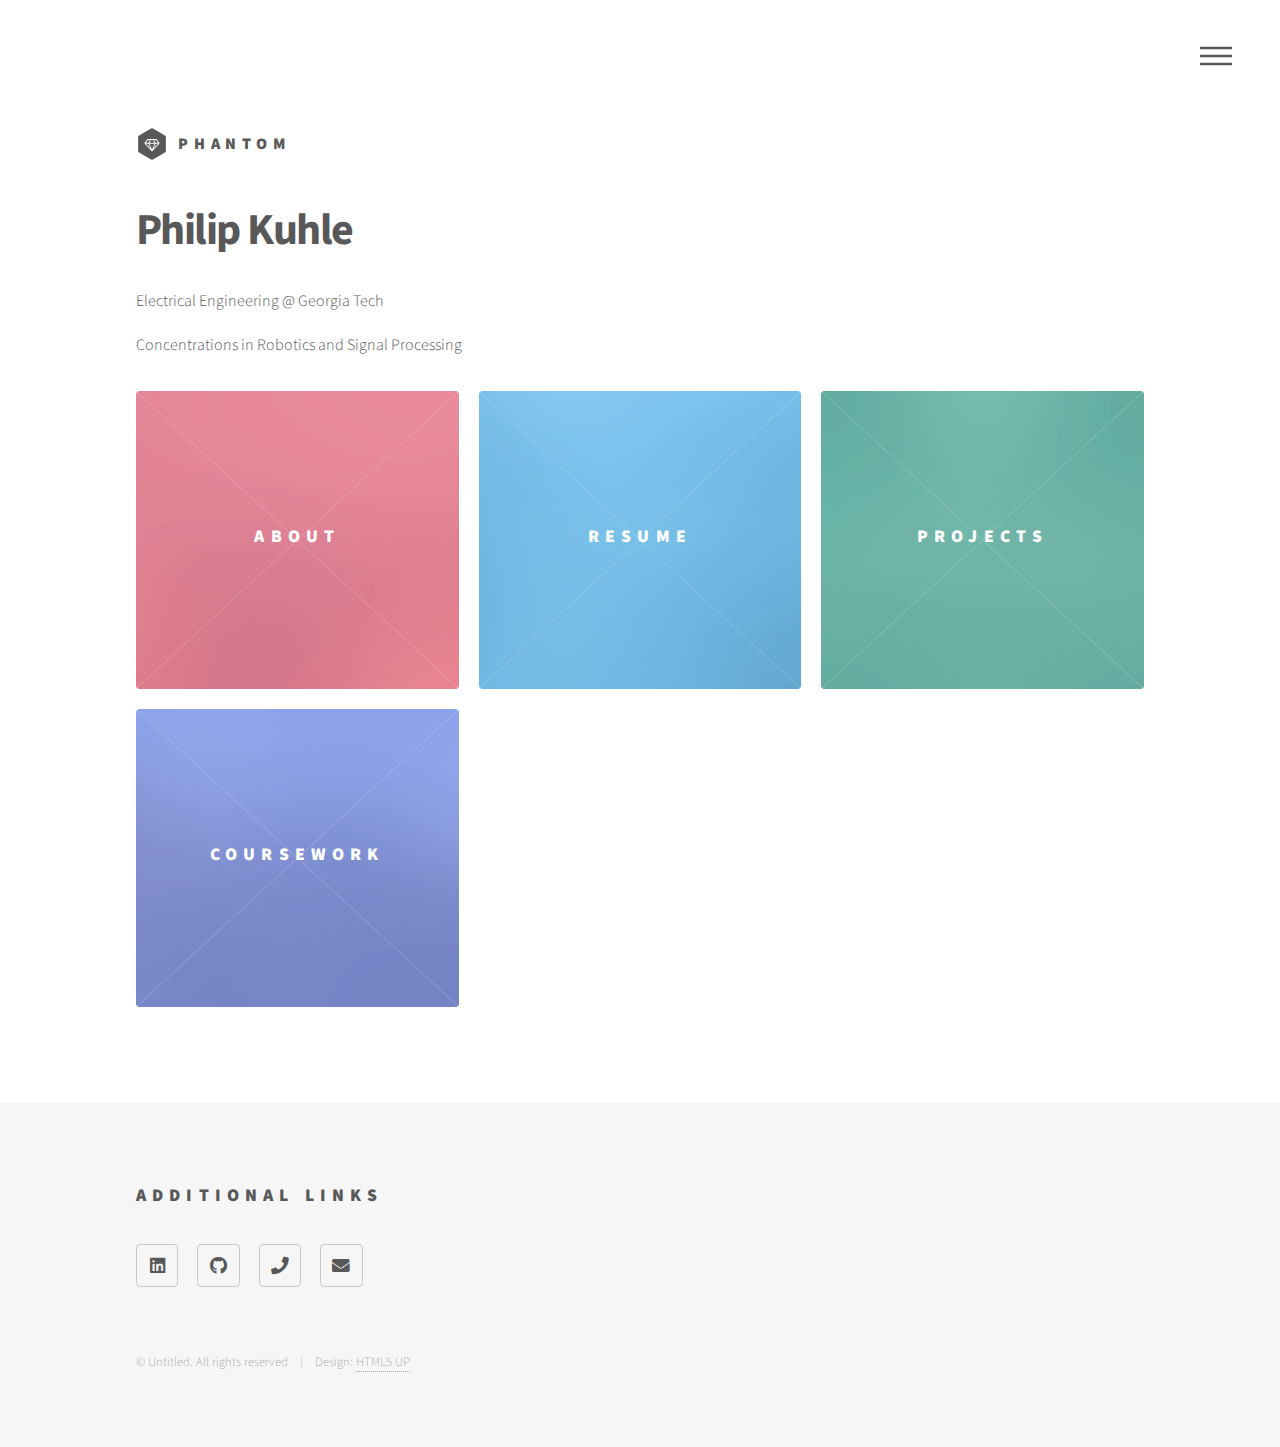
==== index.html @ 6b5080a8 "add consistent menu and footer for each page" ====
<!DOCTYPE HTML>
<!--
	Phantom by HTML5 UP
	html5up.net | @ajlkn
	Free for personal and commercial use under the CCA 3.0 license (html5up.net/license)
-->
<html>
	<head>
		<title>Philip Kuhle's Portfolio</title>
		<meta charset="utf-8" />
		<meta name="viewport" content="width=device-width, initial-scale=1, user-scalable=no" />
		<link rel="stylesheet" href="assets/css/main.css" />
		<noscript><link rel="stylesheet" href="assets/css/noscript.css" /></noscript>
	</head>
	<body class="is-preload">
		<!-- Wrapper -->
			<div id="wrapper">

				<!-- Header -->
					<header id="header">
						<div class="inner">

							<!-- Logo -->
								<a href="index.html" class="logo">
									<span class="symbol"><img src="images/logo.svg" alt="" /></span><span class="title">Phantom</span>
								</a>

							<!-- Nav -->
								<nav>
									<ul>
										<li><a href="#menu">Menu</a></li>
									</ul>
								</nav>

						</div>
					</header>

				<!-- Menu -->
					<nav id="menu">
						<h2>Menu</h2>
						<ul>
							<li><a href="index.html">Home</a></li>
							<li><a href="about.html">About</a></li>
							<li><a href="resume.html">Resume</a></li>
							<li><a href="projects.html">Projects</a></li>
							<li><a href="coursework.html">Coursework</a></li>
							<li><a href="elements.html">Elements</a></li>
						</ul>
					</nav>

				<!-- Main -->
					<div id="main">
						<div class="inner">
							<header>
								<h1>Philip Kuhle</h1>
								<p>Electrical Engineering @ Georgia Tech</p>
								<p>Concentrations in Robotics and Signal Processing</p>
							</header>
							<section class="tiles">

								<article class="style1">
									<span class="image">
										<img src="images/pic01.jpg" alt="" />
									</span>
									<a href="about.html">
										<h2>About</h2>
										<div class="content">
											<p><!-- add stuff --></p>
										</div>
									</a>
								</article>
								
								<article class="style2">
									<span class="image">
										<img src="images/pic02.jpg" alt="" />
									</span>
									<a href="resume.html">
										<h2>Resume</h2>
										<div class="content">
											<p></p>
										</div>
									</a>
								</article>

								<article class="style3">
									<span class="image">
										<img src="images/pic03.jpg" alt="" />
									</span>
									<a href="projects.html">
										<h2>Projects</h2>
										<div class="content">
											<p></p>
										</div>
									</a>
								</article>
								
								<article class="style6">
									<span class="image">
										<img src="images/pic06.jpg" alt="" />
									</span>
									<a href="coursework.html">
										<h2>Coursework</h2>
										<div class="content">
											<p></p>
										</div>
									</a>
								</article>
								
							</section>
						</div>
					</div>

				<!-- Footer -->
					<footer id="footer">
						<div class="inner">
							
							<section>
								<h2>Additional Links</h2>
								<ul class="icons">
									<li><a href="https://www.linkedin.com/in/philipkuhle/" class="icon brands style2 fa-linkedin"><span class="label">LinkedIn</span></a></li>
									<li><a href="https://github.com/pkuhle" class="icon brands style2 fa-github"><span class="label">GitHub</span></a></li>
									<li><a href="tel: 360-550-1002" class="icon solid style2 fa-phone"><span class="label">Phone</span></a></li>
									<li><a href="mailto: pkuhle25@gmail.com" class="icon solid style2 fa-envelope"><span class="label">Email</span></a></li>
								</ul>
							</section>
							<ul class="copyright">
								<li>&copy; Untitled. All rights reserved</li><li>Design: <a href="http://html5up.net">HTML5 UP</a></li>
							</ul>
						</div>
					</footer>

			</div>

		<!-- Scripts -->
			<script src="assets/js/jquery.min.js"></script>
			<script src="assets/js/browser.min.js"></script>
			<script src="assets/js/breakpoints.min.js"></script>
			<script src="assets/js/util.js"></script>
			<script src="assets/js/main.js"></script>

	</body>
</html>
---- assets/css/main.css ----
@import url(fontawesome-all.min.css);
@import url("https://fonts.googleapis.com/css?family=Source+Sans+Pro:300,700,900");

/*
	Phantom by HTML5 UP
	html5up.net | @ajlkn
	Free for personal and commercial use under the CCA 3.0 license (html5up.net/license)
*/

html, body, div, span, applet, object,
iframe, h1, h2, h3, h4, h5, h6, p, blockquote,
pre, a, abbr, acronym, address, big, cite,
code, del, dfn, em, img, ins, kbd, q, s, samp,
small, strike, strong, sub, sup, tt, var, b,
u, i, center, dl, dt, dd, ol, ul, li, fieldset,
form, label, legend, table, caption, tbody,
tfoot, thead, tr, th, td, article, aside,
canvas, details, embed, figure, figcaption,
footer, header, hgroup, menu, nav, output, ruby,
section, summary, time, mark, audio, video {
	margin: 0;
	padding: 0;
	border: 0;
	font-size: 100%;
	font: inherit;
	vertical-align: baseline;}

article, aside, details, figcaption, figure,
footer, header, hgroup, menu, nav, section {
	display: block;}

body {
	line-height: 1;
}

ol, ul {
	list-style: none;
}

blockquote, q {
	quotes: none;
}

	blockquote:before, blockquote:after, q:before, q:after {
		content: '';
		content: none;
	}

table {
	border-collapse: collapse;
	border-spacing: 0;
}

body {
	-webkit-text-size-adjust: none;
}

mark {
	background-color: transparent;
	color: inherit;
}

input::-moz-focus-inner {
	border: 0;
	padding: 0;
}

input, select, textarea {
	-moz-appearance: none;
	-webkit-appearance: none;
	-ms-appearance: none;
	appearance: none;
}

/* Basic */

	@-ms-viewport {
		width: device-width;
	}

	body {
		-ms-overflow-style: scrollbar;
	}

	@media screen and (max-width: 480px) {

		html, body {
			min-width: 320px;
		}

	}

	html {
		box-sizing: border-box;
	}

	*, *:before, *:after {
		box-sizing: inherit;
	}

	body {
		background: #ffffff;
	}

		body.is-preload *, body.is-preload *:before, body.is-preload *:after {
			-moz-animation: none !important;
			-webkit-animation: none !important;
			-ms-animation: none !important;
			animation: none !important;
			-moz-transition: none !important;
			-webkit-transition: none !important;
			-ms-transition: none !important;
			transition: none !important;
		}

/* Type */

	body, input, select, textarea {
		color: #585858;
		font-family: "Source Sans Pro", Helvetica, sans-serif;
		font-size: 16pt;
		font-weight: 300;
		line-height: 1.75;
	}

		@media screen and (max-width: 1680px) {

			body, input, select, textarea {
				font-size: 14pt;
			}

		}

		@media screen and (max-width: 1280px) {

			body, input, select, textarea {
				font-size: 12pt;
			}

		}

	a {
		-moz-transition: border-bottom-color 0.2s ease, color 0.2s ease;
		-webkit-transition: border-bottom-color 0.2s ease, color 0.2s ease;
		-ms-transition: border-bottom-color 0.2s ease, color 0.2s ease;
		transition: border-bottom-color 0.2s ease, color 0.2s ease;
		text-decoration: none;
		color: #585858;
		border-bottom: dotted 1px rgba(88, 88, 88, 0.5);
	}

		a:hover {
			border-bottom-color: transparent;
			color: #f2849e !important;
		}

	strong, b {
		font-weight: 900;
	}

	em, i {
		font-style: italic;
	}

	p {
		margin: 0 0 2em 0;
	}

	h1 {
		font-size: 2.75em;
		font-weight: 700;
		line-height: 1.3;
		margin: 0 0 1em 0;
		letter-spacing: -0.035em;
	}

		h1 a {
			color: inherit;
		}

		@media screen and (max-width: 736px) {

			h1 {
				font-size: 2em;
				margin: 0 0 1em 0;
			}

		}

		@media screen and (max-width: 360px) {

			h1 {
				font-size: 1.75em;
			}

		}

	h2, h3, h4, h5, h6 {
		font-weight: 900;
		line-height: 1.5;
		margin: 0 0 2em 0;
		text-transform: uppercase;
		letter-spacing: 0.35em;
	}

		h2 a, h3 a, h4 a, h5 a, h6 a {
			color: inherit;
		}

	h2 {
		font-size: 1.1em;
	}

	h3 {
		font-size: 1em;
	}

	h4 {
		font-size: 0.8em;
	}

	h5 {
		font-size: 0.8em;
	}

	h6 {
		font-size: 0.8em;
	}

	@media screen and (max-width: 980px) {

		h1 br, h2 br, h3 br, h4 br, h5 br, h6 br {
			display: none;
		}

	}

	@media screen and (max-width: 736px) {

		h2 {
			font-size: 1em;
		}

		h3 {
			font-size: 0.8em;
		}

	}

	sub {
		font-size: 0.8em;
		position: relative;
		top: 0.5em;
	}

	sup {
		font-size: 0.8em;
		position: relative;
		top: -0.5em;
	}

	blockquote {
		border-left: solid 4px #c9c9c9;
		font-style: italic;
		margin: 0 0 2em 0;
		padding: 0.5em 0 0.5em 2em;
	}

	code {
		background: rgba(144, 144, 144, 0.075);
		border-radius: 4px;
		border: solid 1px #c9c9c9;
		font-family: "Courier New", monospace;
		font-size: 0.9em;
		margin: 0 0.25em;
		padding: 0.25em 0.65em;
	}

	pre {
		-webkit-overflow-scrolling: touch;
		font-family: "Courier New", monospace;
		font-size: 0.9em;
		margin: 0 0 2em 0;
	}

		pre code {
			display: block;
			line-height: 1.75;
			padding: 1em 1.5em;
			overflow-x: auto;
		}

	hr {
		border: 0;
		border-bottom: solid 1px #c9c9c9;
		margin: 2em 0;
	}

		hr.major {
			margin: 3em 0;
		}

	.align-left {
		text-align: left;
	}

	.align-center {
		text-align: center;
	}

	.align-right {
		text-align: right;
	}

/* Row */

	.row {
		display: flex;
		flex-wrap: wrap;
		box-sizing: border-box;
		align-items: stretch;
	}

		.row > * {
			box-sizing: border-box;
		}

		.row.gtr-uniform > * > :last-child {
			margin-bottom: 0;
		}

		.row.aln-left {
			justify-content: flex-start;
		}

		.row.aln-center {
			justify-content: center;
		}

		.row.aln-right {
			justify-content: flex-end;
		}

		.row.aln-top {
			align-items: flex-start;
		}

		.row.aln-middle {
			align-items: center;
		}

		.row.aln-bottom {
			align-items: flex-end;
		}

		.row > .imp {
			order: -1;
		}

		.row > .col-1 {
			width: 8.33333%;
		}

		.row > .off-1 {
			margin-left: 8.33333%;
		}

		.row > .col-2 {
			width: 16.66667%;
		}

		.row > .off-2 {
			margin-left: 16.66667%;
		}

		.row > .col-3 {
			width: 25%;
		}

		.row > .off-3 {
			margin-left: 25%;
		}

		.row > .col-4 {
			width: 33.33333%;
		}

		.row > .off-4 {
			margin-left: 33.33333%;
		}

		.row > .col-5 {
			width: 41.66667%;
		}

		.row > .off-5 {
			margin-left: 41.66667%;
		}

		.row > .col-6 {
			width: 50%;
		}

		.row > .off-6 {
			margin-left: 50%;
		}

		.row > .col-7 {
			width: 58.33333%;
		}

		.row > .off-7 {
			margin-left: 58.33333%;
		}

		.row > .col-8 {
			width: 66.66667%;
		}

		.row > .off-8 {
			margin-left: 66.66667%;
		}

		.row > .col-9 {
			width: 75%;
		}

		.row > .off-9 {
			margin-left: 75%;
		}

		.row > .col-10 {
			width: 83.33333%;
		}

		.row > .off-10 {
			margin-left: 83.33333%;
		}

		.row > .col-11 {
			width: 91.66667%;
		}

		.row > .off-11 {
			margin-left: 91.66667%;
		}

		.row > .col-12 {
			width: 100%;
		}

		.row > .off-12 {
			margin-left: 100%;
		}

		.row.gtr-0 {
			margin-top: 0;
			margin-left: 0em;
		}

			.row.gtr-0 > * {
				padding: 0 0 0 0em;
			}

			.row.gtr-0.gtr-uniform {
				margin-top: 0em;
			}

				.row.gtr-0.gtr-uniform > * {
					padding-top: 0em;
				}

		.row.gtr-25 {
			margin-top: 0;
			margin-left: -0.5em;
		}

			.row.gtr-25 > * {
				padding: 0 0 0 0.5em;
			}

			.row.gtr-25.gtr-uniform {
				margin-top: -0.5em;
			}

				.row.gtr-25.gtr-uniform > * {
					padding-top: 0.5em;
				}

		.row.gtr-50 {
			margin-top: 0;
			margin-left: -1em;
		}

			.row.gtr-50 > * {
				padding: 0 0 0 1em;
			}

			.row.gtr-50.gtr-uniform {
				margin-top: -1em;
			}

				.row.gtr-50.gtr-uniform > * {
					padding-top: 1em;
				}

		.row {
			margin-top: 0;
			margin-left: -2em;
		}

			.row > * {
				padding: 0 0 0 2em;
			}

			.row.gtr-uniform {
				margin-top: -2em;
			}

				.row.gtr-uniform > * {
					padding-top: 2em;
				}

		.row.gtr-150 {
			margin-top: 0;
			margin-left: -3em;
		}

			.row.gtr-150 > * {
				padding: 0 0 0 3em;
			}

			.row.gtr-150.gtr-uniform {
				margin-top: -3em;
			}

				.row.gtr-150.gtr-uniform > * {
					padding-top: 3em;
				}

		.row.gtr-200 {
			margin-top: 0;
			margin-left: -4em;
		}

			.row.gtr-200 > * {
				padding: 0 0 0 4em;
			}

			.row.gtr-200.gtr-uniform {
				margin-top: -4em;
			}

				.row.gtr-200.gtr-uniform > * {
					padding-top: 4em;
				}

		@media screen and (max-width: 1680px) {

			.row {
				display: flex;
				flex-wrap: wrap;
				box-sizing: border-box;
				align-items: stretch;
			}

				.row > * {
					box-sizing: border-box;
				}

				.row.gtr-uniform > * > :last-child {
					margin-bottom: 0;
				}

				.row.aln-left {
					justify-content: flex-start;
				}

				.row.aln-center {
					justify-content: center;
				}

				.row.aln-right {
					justify-content: flex-end;
				}

				.row.aln-top {
					align-items: flex-start;
				}

				.row.aln-middle {
					align-items: center;
				}

				.row.aln-bottom {
					align-items: flex-end;
				}

				.row > .imp-xlarge {
					order: -1;
				}

				.row > .col-1-xlarge {
					width: 8.33333%;
				}

				.row > .off-1-xlarge {
					margin-left: 8.33333%;
				}

				.row > .col-2-xlarge {
					width: 16.66667%;
				}

				.row > .off-2-xlarge {
					margin-left: 16.66667%;
				}

				.row > .col-3-xlarge {
					width: 25%;
				}

				.row > .off-3-xlarge {
					margin-left: 25%;
				}

				.row > .col-4-xlarge {
					width: 33.33333%;
				}

				.row > .off-4-xlarge {
					margin-left: 33.33333%;
				}

				.row > .col-5-xlarge {
					width: 41.66667%;
				}

				.row > .off-5-xlarge {
					margin-left: 41.66667%;
				}

				.row > .col-6-xlarge {
					width: 50%;
				}

				.row > .off-6-xlarge {
					margin-left: 50%;
				}

				.row > .col-7-xlarge {
					width: 58.33333%;
				}

				.row > .off-7-xlarge {
					margin-left: 58.33333%;
				}

				.row > .col-8-xlarge {
					width: 66.66667%;
				}

				.row > .off-8-xlarge {
					margin-left: 66.66667%;
				}

				.row > .col-9-xlarge {
					width: 75%;
				}

				.row > .off-9-xlarge {
					margin-left: 75%;
				}

				.row > .col-10-xlarge {
					width: 83.33333%;
				}

				.row > .off-10-xlarge {
					margin-left: 83.33333%;
				}

				.row > .col-11-xlarge {
					width: 91.66667%;
				}

				.row > .off-11-xlarge {
					margin-left: 91.66667%;
				}

				.row > .col-12-xlarge {
					width: 100%;
				}

				.row > .off-12-xlarge {
					margin-left: 100%;
				}

				.row.gtr-0 {
					margin-top: 0;
					margin-left: 0em;
				}

					.row.gtr-0 > * {
						padding: 0 0 0 0em;
					}

					.row.gtr-0.gtr-uniform {
						margin-top: 0em;
					}

						.row.gtr-0.gtr-uniform > * {
							padding-top: 0em;
						}

				.row.gtr-25 {
					margin-top: 0;
					margin-left: -0.5em;
				}

					.row.gtr-25 > * {
						padding: 0 0 0 0.5em;
					}

					.row.gtr-25.gtr-uniform {
						margin-top: -0.5em;
					}

						.row.gtr-25.gtr-uniform > * {
							padding-top: 0.5em;
						}

				.row.gtr-50 {
					margin-top: 0;
					margin-left: -1em;
				}

					.row.gtr-50 > * {
						padding: 0 0 0 1em;
					}

					.row.gtr-50.gtr-uniform {
						margin-top: -1em;
					}

						.row.gtr-50.gtr-uniform > * {
							padding-top: 1em;
						}

				.row {
					margin-top: 0;
					margin-left: -2em;
				}

					.row > * {
						padding: 0 0 0 2em;
					}

					.row.gtr-uniform {
						margin-top: -2em;
					}

						.row.gtr-uniform > * {
							padding-top: 2em;
						}

				.row.gtr-150 {
					margin-top: 0;
					margin-left: -3em;
				}

					.row.gtr-150 > * {
						padding: 0 0 0 3em;
					}

					.row.gtr-150.gtr-uniform {
						margin-top: -3em;
					}

						.row.gtr-150.gtr-uniform > * {
							padding-top: 3em;
						}

				.row.gtr-200 {
					margin-top: 0;
					margin-left: -4em;
				}

					.row.gtr-200 > * {
						padding: 0 0 0 4em;
					}

					.row.gtr-200.gtr-uniform {
						margin-top: -4em;
					}

						.row.gtr-200.gtr-uniform > * {
							padding-top: 4em;
						}

		}

		@media screen and (max-width: 1280px) {

			.row {
				display: flex;
				flex-wrap: wrap;
				box-sizing: border-box;
				align-items: stretch;
			}

				.row > * {
					box-sizing: border-box;
				}

				.row.gtr-uniform > * > :last-child {
					margin-bottom: 0;
				}

				.row.aln-left {
					justify-content: flex-start;
				}

				.row.aln-center {
					justify-content: center;
				}

				.row.aln-right {
					justify-content: flex-end;
				}

				.row.aln-top {
					align-items: flex-start;
				}

				.row.aln-middle {
					align-items: center;
				}

				.row.aln-bottom {
					align-items: flex-end;
				}

				.row > .imp-large {
					order: -1;
				}

				.row > .col-1-large {
					width: 8.33333%;
				}

				.row > .off-1-large {
					margin-left: 8.33333%;
				}

				.row > .col-2-large {
					width: 16.66667%;
				}

				.row > .off-2-large {
					margin-left: 16.66667%;
				}

				.row > .col-3-large {
					width: 25%;
				}

				.row > .off-3-large {
					margin-left: 25%;
				}

				.row > .col-4-large {
					width: 33.33333%;
				}

				.row > .off-4-large {
					margin-left: 33.33333%;
				}

				.row > .col-5-large {
					width: 41.66667%;
				}

				.row > .off-5-large {
					margin-left: 41.66667%;
				}

				.row > .col-6-large {
					width: 50%;
				}

				.row > .off-6-large {
					margin-left: 50%;
				}

				.row > .col-7-large {
					width: 58.33333%;
				}

				.row > .off-7-large {
					margin-left: 58.33333%;
				}

				.row > .col-8-large {
					width: 66.66667%;
				}

				.row > .off-8-large {
					margin-left: 66.66667%;
				}

				.row > .col-9-large {
					width: 75%;
				}

				.row > .off-9-large {
					margin-left: 75%;
				}

				.row > .col-10-large {
					width: 83.33333%;
				}

				.row > .off-10-large {
					margin-left: 83.33333%;
				}

				.row > .col-11-large {
					width: 91.66667%;
				}

				.row > .off-11-large {
					margin-left: 91.66667%;
				}

				.row > .col-12-large {
					width: 100%;
				}

				.row > .off-12-large {
					margin-left: 100%;
				}

				.row.gtr-0 {
					margin-top: 0;
					margin-left: 0em;
				}

					.row.gtr-0 > * {
						padding: 0 0 0 0em;
					}

					.row.gtr-0.gtr-uniform {
						margin-top: 0em;
					}

						.row.gtr-0.gtr-uniform > * {
							padding-top: 0em;
						}

				.row.gtr-25 {
					margin-top: 0;
					margin-left: -0.5em;
				}

					.row.gtr-25 > * {
						padding: 0 0 0 0.5em;
					}

					.row.gtr-25.gtr-uniform {
						margin-top: -0.5em;
					}

						.row.gtr-25.gtr-uniform > * {
							padding-top: 0.5em;
						}

				.row.gtr-50 {
					margin-top: 0;
					margin-left: -1em;
				}

					.row.gtr-50 > * {
						padding: 0 0 0 1em;
					}

					.row.gtr-50.gtr-uniform {
						margin-top: -1em;
					}

						.row.gtr-50.gtr-uniform > * {
							padding-top: 1em;
						}

				.row {
					margin-top: 0;
					margin-left: -2em;
				}

					.row > * {
						padding: 0 0 0 2em;
					}

					.row.gtr-uniform {
						margin-top: -2em;
					}

						.row.gtr-uniform > * {
							padding-top: 2em;
						}

				.row.gtr-150 {
					margin-top: 0;
					margin-left: -3em;
				}

					.row.gtr-150 > * {
						padding: 0 0 0 3em;
					}

					.row.gtr-150.gtr-uniform {
						margin-top: -3em;
					}

						.row.gtr-150.gtr-uniform > * {
							padding-top: 3em;
						}

				.row.gtr-200 {
					margin-top: 0;
					margin-left: -4em;
				}

					.row.gtr-200 > * {
						padding: 0 0 0 4em;
					}

					.row.gtr-200.gtr-uniform {
						margin-top: -4em;
					}

						.row.gtr-200.gtr-uniform > * {
							padding-top: 4em;
						}

		}

		@media screen and (max-width: 980px) {

			.row {
				display: flex;
				flex-wrap: wrap;
				box-sizing: border-box;
				align-items: stretch;
			}

				.row > * {
					box-sizing: border-box;
				}

				.row.gtr-uniform > * > :last-child {
					margin-bottom: 0;
				}

				.row.aln-left {
					justify-content: flex-start;
				}

				.row.aln-center {
					justify-content: center;
				}

				.row.aln-right {
					justify-content: flex-end;
				}

				.row.aln-top {
					align-items: flex-start;
				}

				.row.aln-middle {
					align-items: center;
				}

				.row.aln-bottom {
					align-items: flex-end;
				}

				.row > .imp-medium {
					order: -1;
				}

				.row > .col-1-medium {
					width: 8.33333%;
				}

				.row > .off-1-medium {
					margin-left: 8.33333%;
				}

				.row > .col-2-medium {
					width: 16.66667%;
				}

				.row > .off-2-medium {
					margin-left: 16.66667%;
				}

				.row > .col-3-medium {
					width: 25%;
				}

				.row > .off-3-medium {
					margin-left: 25%;
				}

				.row > .col-4-medium {
					width: 33.33333%;
				}

				.row > .off-4-medium {
					margin-left: 33.33333%;
				}

				.row > .col-5-medium {
					width: 41.66667%;
				}

				.row > .off-5-medium {
					margin-left: 41.66667%;
				}

				.row > .col-6-medium {
					width: 50%;
				}

				.row > .off-6-medium {
					margin-left: 50%;
				}

				.row > .col-7-medium {
					width: 58.33333%;
				}

				.row > .off-7-medium {
					margin-left: 58.33333%;
				}

				.row > .col-8-medium {
					width: 66.66667%;
				}

				.row > .off-8-medium {
					margin-left: 66.66667%;
				}

				.row > .col-9-medium {
					width: 75%;
				}

				.row > .off-9-medium {
					margin-left: 75%;
				}

				.row > .col-10-medium {
					width: 83.33333%;
				}

				.row > .off-10-medium {
					margin-left: 83.33333%;
				}

				.row > .col-11-medium {
					width: 91.66667%;
				}

				.row > .off-11-medium {
					margin-left: 91.66667%;
				}

				.row > .col-12-medium {
					width: 100%;
				}

				.row > .off-12-medium {
					margin-left: 100%;
				}

				.row.gtr-0 {
					margin-top: 0;
					margin-left: 0em;
				}

					.row.gtr-0 > * {
						padding: 0 0 0 0em;
					}

					.row.gtr-0.gtr-uniform {
						margin-top: 0em;
					}

						.row.gtr-0.gtr-uniform > * {
							padding-top: 0em;
						}

				.row.gtr-25 {
					margin-top: 0;
					margin-left: -0.375em;
				}

					.row.gtr-25 > * {
						padding: 0 0 0 0.375em;
					}

					.row.gtr-25.gtr-uniform {
						margin-top: -0.375em;
					}

						.row.gtr-25.gtr-uniform > * {
							padding-top: 0.375em;
						}

				.row.gtr-50 {
					margin-top: 0;
					margin-left: -0.75em;
				}

					.row.gtr-50 > * {
						padding: 0 0 0 0.75em;
					}

					.row.gtr-50.gtr-uniform {
						margin-top: -0.75em;
					}

						.row.gtr-50.gtr-uniform > * {
							padding-top: 0.75em;
						}

				.row {
					margin-top: 0;
					margin-left: -1.5em;
				}

					.row > * {
						padding: 0 0 0 1.5em;
					}

					.row.gtr-uniform {
						margin-top: -1.5em;
					}

						.row.gtr-uniform > * {
							padding-top: 1.5em;
						}

				.row.gtr-150 {
					margin-top: 0;
					margin-left: -2.25em;
				}

					.row.gtr-150 > * {
						padding: 0 0 0 2.25em;
					}

					.row.gtr-150.gtr-uniform {
						margin-top: -2.25em;
					}

						.row.gtr-150.gtr-uniform > * {
							padding-top: 2.25em;
						}

				.row.gtr-200 {
					margin-top: 0;
					margin-left: -3em;
				}

					.row.gtr-200 > * {
						padding: 0 0 0 3em;
					}

					.row.gtr-200.gtr-uniform {
						margin-top: -3em;
					}

						.row.gtr-200.gtr-uniform > * {
							padding-top: 3em;
						}

		}

		@media screen and (max-width: 736px) {

			.row {
				display: flex;
				flex-wrap: wrap;
				box-sizing: border-box;
				align-items: stretch;
			}

				.row > * {
					box-sizing: border-box;
				}

				.row.gtr-uniform > * > :last-child {
					margin-bottom: 0;
				}

				.row.aln-left {
					justify-content: flex-start;
				}

				.row.aln-center {
					justify-content: center;
				}

				.row.aln-right {
					justify-content: flex-end;
				}

				.row.aln-top {
					align-items: flex-start;
				}

				.row.aln-middle {
					align-items: center;
				}

				.row.aln-bottom {
					align-items: flex-end;
				}

				.row > .imp-small {
					order: -1;
				}

				.row > .col-1-small {
					width: 8.33333%;
				}

				.row > .off-1-small {
					margin-left: 8.33333%;
				}

				.row > .col-2-small {
					width: 16.66667%;
				}

				.row > .off-2-small {
					margin-left: 16.66667%;
				}

				.row > .col-3-small {
					width: 25%;
				}

				.row > .off-3-small {
					margin-left: 25%;
				}

				.row > .col-4-small {
					width: 33.33333%;
				}

				.row > .off-4-small {
					margin-left: 33.33333%;
				}

				.row > .col-5-small {
					width: 41.66667%;
				}

				.row > .off-5-small {
					margin-left: 41.66667%;
				}

				.row > .col-6-small {
					width: 50%;
				}

				.row > .off-6-small {
					margin-left: 50%;
				}

				.row > .col-7-small {
					width: 58.33333%;
				}

				.row > .off-7-small {
					margin-left: 58.33333%;
				}

				.row > .col-8-small {
					width: 66.66667%;
				}

				.row > .off-8-small {
					margin-left: 66.66667%;
				}

				.row > .col-9-small {
					width: 75%;
				}

				.row > .off-9-small {
					margin-left: 75%;
				}

				.row > .col-10-small {
					width: 83.33333%;
				}

				.row > .off-10-small {
					margin-left: 83.33333%;
				}

				.row > .col-11-small {
					width: 91.66667%;
				}

				.row > .off-11-small {
					margin-left: 91.66667%;
				}

				.row > .col-12-small {
					width: 100%;
				}

				.row > .off-12-small {
					margin-left: 100%;
				}

				.row.gtr-0 {
					margin-top: 0;
					margin-left: 0em;
				}

					.row.gtr-0 > * {
						padding: 0 0 0 0em;
					}

					.row.gtr-0.gtr-uniform {
						margin-top: 0em;
					}

						.row.gtr-0.gtr-uniform > * {
							padding-top: 0em;
						}

				.row.gtr-25 {
					margin-top: 0;
					margin-left: -0.25em;
				}

					.row.gtr-25 > * {
						padding: 0 0 0 0.25em;
					}

					.row.gtr-25.gtr-uniform {
						margin-top: -0.25em;
					}

						.row.gtr-25.gtr-uniform > * {
							padding-top: 0.25em;
						}

				.row.gtr-50 {
					margin-top: 0;
					margin-left: -0.5em;
				}

					.row.gtr-50 > * {
						padding: 0 0 0 0.5em;
					}

					.row.gtr-50.gtr-uniform {
						margin-top: -0.5em;
					}

						.row.gtr-50.gtr-uniform > * {
							padding-top: 0.5em;
						}

				.row {
					margin-top: 0;
					margin-left: -1em;
				}

					.row > * {
						padding: 0 0 0 1em;
					}

					.row.gtr-uniform {
						margin-top: -1em;
					}

						.row.gtr-uniform > * {
							padding-top: 1em;
						}

				.row.gtr-150 {
					margin-top: 0;
					margin-left: -1.5em;
				}

					.row.gtr-150 > * {
						padding: 0 0 0 1.5em;
					}

					.row.gtr-150.gtr-uniform {
						margin-top: -1.5em;
					}

						.row.gtr-150.gtr-uniform > * {
							padding-top: 1.5em;
						}

				.row.gtr-200 {
					margin-top: 0;
					margin-left: -2em;
				}

					.row.gtr-200 > * {
						padding: 0 0 0 2em;
					}

					.row.gtr-200.gtr-uniform {
						margin-top: -2em;
					}

						.row.gtr-200.gtr-uniform > * {
							padding-top: 2em;
						}

		}

		@media screen and (max-width: 480px) {

			.row {
				display: flex;
				flex-wrap: wrap;
				box-sizing: border-box;
				align-items: stretch;
			}

				.row > * {
					box-sizing: border-box;
				}

				.row.gtr-uniform > * > :last-child {
					margin-bottom: 0;
				}

				.row.aln-left {
					justify-content: flex-start;
				}

				.row.aln-center {
					justify-content: center;
				}

				.row.aln-right {
					justify-content: flex-end;
				}

				.row.aln-top {
					align-items: flex-start;
				}

				.row.aln-middle {
					align-items: center;
				}

				.row.aln-bottom {
					align-items: flex-end;
				}

				.row > .imp-xsmall {
					order: -1;
				}

				.row > .col-1-xsmall {
					width: 8.33333%;
				}

				.row > .off-1-xsmall {
					margin-left: 8.33333%;
				}

				.row > .col-2-xsmall {
					width: 16.66667%;
				}

				.row > .off-2-xsmall {
					margin-left: 16.66667%;
				}

				.row > .col-3-xsmall {
					width: 25%;
				}

				.row > .off-3-xsmall {
					margin-left: 25%;
				}

				.row > .col-4-xsmall {
					width: 33.33333%;
				}

				.row > .off-4-xsmall {
					margin-left: 33.33333%;
				}

				.row > .col-5-xsmall {
					width: 41.66667%;
				}

				.row > .off-5-xsmall {
					margin-left: 41.66667%;
				}

				.row > .col-6-xsmall {
					width: 50%;
				}

				.row > .off-6-xsmall {
					margin-left: 50%;
				}

				.row > .col-7-xsmall {
					width: 58.33333%;
				}

				.row > .off-7-xsmall {
					margin-left: 58.33333%;
				}

				.row > .col-8-xsmall {
					width: 66.66667%;
				}

				.row > .off-8-xsmall {
					margin-left: 66.66667%;
				}

				.row > .col-9-xsmall {
					width: 75%;
				}

				.row > .off-9-xsmall {
					margin-left: 75%;
				}

				.row > .col-10-xsmall {
					width: 83.33333%;
				}

				.row > .off-10-xsmall {
					margin-left: 83.33333%;
				}

				.row > .col-11-xsmall {
					width: 91.66667%;
				}

				.row > .off-11-xsmall {
					margin-left: 91.66667%;
				}

				.row > .col-12-xsmall {
					width: 100%;
				}

				.row > .off-12-xsmall {
					margin-left: 100%;
				}

				.row.gtr-0 {
					margin-top: 0;
					margin-left: 0em;
				}

					.row.gtr-0 > * {
						padding: 0 0 0 0em;
					}

					.row.gtr-0.gtr-uniform {
						margin-top: 0em;
					}

						.row.gtr-0.gtr-uniform > * {
							padding-top: 0em;
						}

				.row.gtr-25 {
					margin-top: 0;
					margin-left: -0.25em;
				}

					.row.gtr-25 > * {
						padding: 0 0 0 0.25em;
					}

					.row.gtr-25.gtr-uniform {
						margin-top: -0.25em;
					}

						.row.gtr-25.gtr-uniform > * {
							padding-top: 0.25em;
						}

				.row.gtr-50 {
					margin-top: 0;
					margin-left: -0.5em;
				}

					.row.gtr-50 > * {
						padding: 0 0 0 0.5em;
					}

					.row.gtr-50.gtr-uniform {
						margin-top: -0.5em;
					}

						.row.gtr-50.gtr-uniform > * {
							padding-top: 0.5em;
						}

				.row {
					margin-top: 0;
					margin-left: -1em;
				}

					.row > * {
						padding: 0 0 0 1em;
					}

					.row.gtr-uniform {
						margin-top: -1em;
					}

						.row.gtr-uniform > * {
							padding-top: 1em;
						}

				.row.gtr-150 {
					margin-top: 0;
					margin-left: -1.5em;
				}

					.row.gtr-150 > * {
						padding: 0 0 0 1.5em;
					}

					.row.gtr-150.gtr-uniform {
						margin-top: -1.5em;
					}

						.row.gtr-150.gtr-uniform > * {
							padding-top: 1.5em;
						}

				.row.gtr-200 {
					margin-top: 0;
					margin-left: -2em;
				}

					.row.gtr-200 > * {
						padding: 0 0 0 2em;
					}

					.row.gtr-200.gtr-uniform {
						margin-top: -2em;
					}

						.row.gtr-200.gtr-uniform > * {
							padding-top: 2em;
						}

		}

/* Section/Article */

	section.special, article.special {
		text-align: center;
	}

	header p {
		margin-top: -1em;
	}

	@media screen and (max-width: 736px) {

		header p {
			margin-top: 0;
		}

	}

/* Icon */

	.icon {
		text-decoration: none;
		border-bottom: none;
		position: relative;
	}

		.icon:before {
			-moz-osx-font-smoothing: grayscale;
			-webkit-font-smoothing: antialiased;
			display: inline-block;
			font-style: normal;
			font-variant: normal;
			text-rendering: auto;
			line-height: 1;
			text-transform: none !important;
			font-family: 'Font Awesome 5 Free';
			font-weight: 400;
		}

		.icon > .label {
			display: none;
		}

		.icon:before {
			line-height: inherit;
		}

		.icon.solid:before {
			font-weight: 900;
		}

		.icon.brands:before {
			font-family: 'Font Awesome 5 Brands';
		}

		.icon.style2 {
			-moz-transition: background-color 0.2s ease-in-out, color 0.2s ease-in-out, border-color 0.2s ease-in-out;
			-webkit-transition: background-color 0.2s ease-in-out, color 0.2s ease-in-out, border-color 0.2s ease-in-out;
			-ms-transition: background-color 0.2s ease-in-out, color 0.2s ease-in-out, border-color 0.2s ease-in-out;
			transition: background-color 0.2s ease-in-out, color 0.2s ease-in-out, border-color 0.2s ease-in-out;
			background-color: transparent;
			border: solid 1px #c9c9c9;
			border-radius: 4px;
			width: 2.65em;
			height: 2.65em;
			display: inline-block;
			text-align: center;
			line-height: 2.65em;
			color: inherit;
		}

			.icon.style2:before {
				font-size: 1.1em;
			}

			.icon.style2:hover {
				color: #f2849e;
				border-color: #f2849e;
			}

			.icon.style2:active {
				background-color: rgba(242, 132, 158, 0.1);
			}

/* List */

	ol {
		list-style: decimal;
		margin: 0 0 2em 0;
		padding-left: 1.25em;
	}

		ol li {
			padding-left: 0.25em;
		}

	ul {
		list-style: disc;
		margin: 0 0 2em 0;
		padding-left: 1em;
	}

		ul li {
			padding-left: 0.5em;
		}

		ul.alt {
			list-style: none;
			padding-left: 0;
		}

			ul.alt li {
				border-top: solid 1px #c9c9c9;
				padding: 0.5em 0;
			}

				ul.alt li:first-child {
					border-top: 0;
					padding-top: 0;
				}

	dl {
		margin: 0 0 2em 0;
	}

		dl dt {
			display: block;
			font-weight: 900;
			margin: 0 0 1em 0;
		}

		dl dd {
			margin-left: 2em;
		}

/* Actions */

	ul.actions {
		display: -moz-flex;
		display: -webkit-flex;
		display: -ms-flex;
		display: flex;
		cursor: default;
		list-style: none;
		margin-left: -1em;
		padding-left: 0;
	}

		ul.actions li {
			padding: 0 0 0 1em;
			vertical-align: middle;
		}

		ul.actions.special {
			-moz-justify-content: center;
			-webkit-justify-content: center;
			-ms-justify-content: center;
			justify-content: center;
			width: 100%;
			margin-left: 0;
		}

			ul.actions.special li:first-child {
				padding-left: 0;
			}

		ul.actions.stacked {
			-moz-flex-direction: column;
			-webkit-flex-direction: column;
			-ms-flex-direction: column;
			flex-direction: column;
			margin-left: 0;
		}

			ul.actions.stacked li {
				padding: 1.3em 0 0 0;
			}

				ul.actions.stacked li:first-child {
					padding-top: 0;
				}

		ul.actions.fit {
			width: calc(100% + 1em);
		}

			ul.actions.fit li {
				-moz-flex-grow: 1;
				-webkit-flex-grow: 1;
				-ms-flex-grow: 1;
				flex-grow: 1;
				-moz-flex-shrink: 1;
				-webkit-flex-shrink: 1;
				-ms-flex-shrink: 1;
				flex-shrink: 1;
				width: 100%;
			}

				ul.actions.fit li > * {
					width: 100%;
				}

			ul.actions.fit.stacked {
				width: 100%;
			}

		@media screen and (max-width: 480px) {

			ul.actions:not(.fixed) {
				-moz-flex-direction: column;
				-webkit-flex-direction: column;
				-ms-flex-direction: column;
				flex-direction: column;
				margin-left: 0;
				width: 100% !important;
			}

				ul.actions:not(.fixed) li {
					-moz-flex-grow: 1;
					-webkit-flex-grow: 1;
					-ms-flex-grow: 1;
					flex-grow: 1;
					-moz-flex-shrink: 1;
					-webkit-flex-shrink: 1;
					-ms-flex-shrink: 1;
					flex-shrink: 1;
					padding: 1em 0 0 0;
					text-align: center;
					width: 100%;
				}

					ul.actions:not(.fixed) li > * {
						width: 100%;
					}

					ul.actions:not(.fixed) li:first-child {
						padding-top: 0;
					}

					ul.actions:not(.fixed) li input[type="submit"],
					ul.actions:not(.fixed) li input[type="reset"],
					ul.actions:not(.fixed) li input[type="button"],
					ul.actions:not(.fixed) li button,
					ul.actions:not(.fixed) li .button {
						width: 100%;
					}

						ul.actions:not(.fixed) li input[type="submit"].icon:before,
						ul.actions:not(.fixed) li input[type="reset"].icon:before,
						ul.actions:not(.fixed) li input[type="button"].icon:before,
						ul.actions:not(.fixed) li button.icon:before,
						ul.actions:not(.fixed) li .button.icon:before {
							margin-left: -0.5rem;
						}

		}

/* Icons */

	ul.icons {
		cursor: default;
		list-style: none;
		padding-left: 0;
		margin: -1em 0 2em -1em;
	}

		ul.icons li {
			display: inline-block;
			padding: 1em 0 0 1em;
		}

/* Form */

	form {
		margin: 0 0 2em 0;
		overflow-x: hidden;
	}

		form > :last-child {
			margin-bottom: 0;
		}

		form > .fields {
			display: -moz-flex;
			display: -webkit-flex;
			display: -ms-flex;
			display: flex;
			-moz-flex-wrap: wrap;
			-webkit-flex-wrap: wrap;
			-ms-flex-wrap: wrap;
			flex-wrap: wrap;
			width: calc(100% + 3em);
			margin: -1.5em 0 2em -1.5em;
		}

			form > .fields > .field {
				-moz-flex-grow: 0;
				-webkit-flex-grow: 0;
				-ms-flex-grow: 0;
				flex-grow: 0;
				-moz-flex-shrink: 0;
				-webkit-flex-shrink: 0;
				-ms-flex-shrink: 0;
				flex-shrink: 0;
				padding: 1.5em 0 0 1.5em;
				width: calc(100% - 1.5em);
			}

				form > .fields > .field.half {
					width: calc(50% - 0.75em);
				}

				form > .fields > .field.third {
					width: calc(100%/3 - 0.5em);
				}

				form > .fields > .field.quarter {
					width: calc(25% - 0.375em);
				}

		@media screen and (max-width: 480px) {

			form > .fields {
				width: calc(100% + 3em);
				margin: -1.5em 0 2em -1.5em;
			}

				form > .fields > .field {
					padding: 1.5em 0 0 1.5em;
					width: calc(100% - 1.5em);
				}

					form > .fields > .field.half {
						width: calc(100% - 1.5em);
					}

					form > .fields > .field.third {
						width: calc(100% - 1.5em);
					}

					form > .fields > .field.quarter {
						width: calc(100% - 1.5em);
					}

		}

	label {
		display: block;
		font-size: 0.9em;
		font-weight: 900;
		margin: 0 0 1em 0;
	}

	input[type="text"],
	input[type="password"],
	input[type="email"],
	input[type="tel"],
	select,
	textarea {
		-moz-appearance: none;
		-webkit-appearance: none;
		-ms-appearance: none;
		appearance: none;
		background-color: transparent;
		border: none;
		border-radius: 0;
		border-bottom: solid 1px #c9c9c9;
		color: inherit;
		display: block;
		outline: 0;
		padding: 0;
		text-decoration: none;
		width: 100%;
	}

		input[type="text"]:invalid,
		input[type="password"]:invalid,
		input[type="email"]:invalid,
		input[type="tel"]:invalid,
		select:invalid,
		textarea:invalid {
			box-shadow: none;
		}

		input[type="text"]:focus,
		input[type="password"]:focus,
		input[type="email"]:focus,
		input[type="tel"]:focus,
		select:focus,
		textarea:focus {
			border-bottom-color: #f2849e;
			box-shadow: inset 0 -1px 0 0 #f2849e;
		}

	select {
		background-image: url("data:image/svg+xml;charset=utf8,%3Csvg xmlns='http://www.w3.org/2000/svg' width='40' height='40' preserveAspectRatio='none' viewBox='0 0 40 40'%3E%3Cpath d='M9.4,12.3l10.4,10.4l10.4-10.4c0.2-0.2,0.5-0.4,0.9-0.4c0.3,0,0.6,0.1,0.9,0.4l3.3,3.3c0.2,0.2,0.4,0.5,0.4,0.9 c0,0.4-0.1,0.6-0.4,0.9L20.7,31.9c-0.2,0.2-0.5,0.4-0.9,0.4c-0.3,0-0.6-0.1-0.9-0.4L4.3,17.3c-0.2-0.2-0.4-0.5-0.4-0.9 c0-0.4,0.1-0.6,0.4-0.9l3.3-3.3c0.2-0.2,0.5-0.4,0.9-0.4S9.1,12.1,9.4,12.3z' fill='%23c9c9c9' /%3E%3C/svg%3E");
		background-size: 1.25rem;
		background-repeat: no-repeat;
		background-position: calc(100% - 1rem) center;
		height: 3em;
		padding-right: 3em;
		text-overflow: ellipsis;
	}

		select option {
			background: #ffffff;
		}

		select:focus::-ms-value {
			background-color: transparent;
		}

		select::-ms-expand {
			display: none;
		}

	input[type="text"],
	input[type="password"],
	input[type="email"],
	select {
		height: 3em;
	}

	textarea {
		padding: 0;
		min-height: 3.75em;
	}

	input[type="checkbox"],
	input[type="radio"] {
		-moz-appearance: none;
		-webkit-appearance: none;
		-ms-appearance: none;
		appearance: none;
		display: block;
		float: left;
		margin-right: -2em;
		opacity: 0;
		width: 1em;
		z-index: -1;
	}

		input[type="checkbox"] + label,
		input[type="radio"] + label {
			text-decoration: none;
			color: #585858;
			cursor: pointer;
			display: inline-block;
			font-size: 1em;
			font-weight: 300;
			padding-left: 2.55em;
			padding-right: 0.75em;
			position: relative;
		}

			input[type="checkbox"] + label:before,
			input[type="radio"] + label:before {
				-moz-osx-font-smoothing: grayscale;
				-webkit-font-smoothing: antialiased;
				display: inline-block;
				font-style: normal;
				font-variant: normal;
				text-rendering: auto;
				line-height: 1;
				text-transform: none !important;
				font-family: 'Font Awesome 5 Free';
				font-weight: 900;
			}

			input[type="checkbox"] + label:before,
			input[type="radio"] + label:before {
				border-radius: 4px;
				border: solid 1px #c9c9c9;
				content: '';
				display: inline-block;
				font-size: 0.8em;
				height: 2.25em;
				left: 0;
				line-height: 2.25em;
				position: absolute;
				text-align: center;
				top: 0;
				width: 2.25em;
			}

		input[type="checkbox"]:checked + label:before,
		input[type="radio"]:checked + label:before {
			background: #585858;
			border-color: #585858;
			color: #ffffff;
			content: '\f00c';
		}

		input[type="checkbox"]:focus + label:before,
		input[type="radio"]:focus + label:before {
			border-color: #f2849e;
			box-shadow: 0 0 0 1px #f2849e;
		}

	input[type="checkbox"] + label:before {
		border-radius: 4px;
	}

	input[type="radio"] + label:before {
		border-radius: 100%;
	}

/* Box */

	.box {
		border-radius: 4px;
		border: solid 1px #c9c9c9;
		margin-bottom: 2em;
		padding: 1.5em;
	}

		.box > :last-child,
		.box > :last-child > :last-child,
		.box > :last-child > :last-child > :last-child {
			margin-bottom: 0;
		}

		.box.alt {
			border: 0;
			border-radius: 0;
			padding: 0;
		}

/* Image */

	.image {
		border-radius: 4px;
		border: 0;
		display: inline-block;
		position: relative;
	}

		.image img {
			border-radius: 4px;
			display: block;
		}

		.image.left, .image.right {
			max-width: 40%;
		}

			.image.left img, .image.right img {
				width: 100%;
			}

		.image.left {
			float: left;
			padding: 0 1.5em 1em 0;
			top: 0.25em;
		}

		.image.right {
			float: right;
			padding: 0 0 1em 1.5em;
			top: 0.25em;
		}

		.image.fit {
			display: block;
			margin: 0 0 2em 0;
			width: 100%;
		}

			.image.fit img {
				width: 100%;
			}

		.image.main {
			display: block;
			margin: 0 0 3em 0;
			width: 100%;
		}

			.image.main img {
				width: 100%;
			}

			@media screen and (max-width: 736px) {

				.image.main {
					margin: 0 0 2em 0;
				}

			}

/* Table */

	.table-wrapper {
		-webkit-overflow-scrolling: touch;
		overflow-x: auto;
	}

	table {
		margin: 0 0 2em 0;
		width: 100%;
	}

		table tbody tr {
			border: solid 1px #c9c9c9;
			border-left: 0;
			border-right: 0;
		}

			table tbody tr:nth-child(2n + 1) {
				background-color: rgba(144, 144, 144, 0.075);
			}

		table td {
			padding: 0.75em 0.75em;
		}

		table th {
			font-size: 0.9em;
			font-weight: 900;
			padding: 0 0.75em 0.75em 0.75em;
			text-align: left;
		}

		table thead {
			border-bottom: solid 2px #c9c9c9;
		}

		table tfoot {
			border-top: solid 2px #c9c9c9;
		}

		table.alt {
			border-collapse: separate;
		}

			table.alt tbody tr td {
				border: solid 1px #c9c9c9;
				border-left-width: 0;
				border-top-width: 0;
			}

				table.alt tbody tr td:first-child {
					border-left-width: 1px;
				}

			table.alt tbody tr:first-child td {
				border-top-width: 1px;
			}

			table.alt thead {
				border-bottom: 0;
			}

			table.alt tfoot {
				border-top: 0;
			}

/* Button */

	input[type="submit"],
	input[type="reset"],
	input[type="button"],
	button,
	.button {
		-moz-appearance: none;
		-webkit-appearance: none;
		-ms-appearance: none;
		appearance: none;
		-moz-transition: background-color 0.2s ease-in-out, color 0.2s ease-in-out, box-shadow 0.2s ease-in-out;
		-webkit-transition: background-color 0.2s ease-in-out, color 0.2s ease-in-out, box-shadow 0.2s ease-in-out;
		-ms-transition: background-color 0.2s ease-in-out, color 0.2s ease-in-out, box-shadow 0.2s ease-in-out;
		transition: background-color 0.2s ease-in-out, color 0.2s ease-in-out, box-shadow 0.2s ease-in-out;
		background-color: transparent;
		border-radius: 4px;
		border: 0;
		box-shadow: inset 0 0 0 2px #585858;
		color: #585858 !important;
		cursor: pointer;
		display: inline-block;
		font-size: 0.8em;
		font-weight: 900;
		height: 3.5em;
		letter-spacing: 0.35em;
		line-height: 3.45em;
		overflow: hidden;
		padding: 0 1.25em 0 1.6em;
		text-align: center;
		text-decoration: none;
		text-overflow: ellipsis;
		text-transform: uppercase;
		white-space: nowrap;
	}

		input[type="submit"].icon:before,
		input[type="reset"].icon:before,
		input[type="button"].icon:before,
		button.icon:before,
		.button.icon:before {
			margin-right: 0.5em;
		}

		input[type="submit"].fit,
		input[type="reset"].fit,
		input[type="button"].fit,
		button.fit,
		.button.fit {
			width: 100%;
		}

		input[type="submit"]:hover,
		input[type="reset"]:hover,
		input[type="button"]:hover,
		button:hover,
		.button:hover {
			color: #f2849e !important;
			box-shadow: inset 0 0 0 2px #f2849e;
		}

		input[type="submit"]:active,
		input[type="reset"]:active,
		input[type="button"]:active,
		button:active,
		.button:active {
			background-color: rgba(242, 132, 158, 0.1);
		}

		input[type="submit"].small,
		input[type="reset"].small,
		input[type="button"].small,
		button.small,
		.button.small {
			font-size: 0.6em;
		}

		input[type="submit"].large,
		input[type="reset"].large,
		input[type="button"].large,
		button.large,
		.button.large {
			font-size: 1em;
		}

		input[type="submit"].primary,
		input[type="reset"].primary,
		input[type="button"].primary,
		button.primary,
		.button.primary {
			box-shadow: none;
			background-color: #585858;
			color: #ffffff !important;
		}

			input[type="submit"].primary:hover,
			input[type="reset"].primary:hover,
			input[type="button"].primary:hover,
			button.primary:hover,
			.button.primary:hover {
				background-color: #f2849e;
			}

			input[type="submit"].primary:active,
			input[type="reset"].primary:active,
			input[type="button"].primary:active,
			button.primary:active,
			.button.primary:active {
				background-color: #ee5f81;
			}

		input[type="submit"].disabled, input[type="submit"]:disabled,
		input[type="reset"].disabled,
		input[type="reset"]:disabled,
		input[type="button"].disabled,
		input[type="button"]:disabled,
		button.disabled,
		button:disabled,
		.button.disabled,
		.button:disabled {
			pointer-events: none;
			opacity: 0.25;
		}

/* Tiles */

	.tiles {
		display: -moz-flex;
		display: -webkit-flex;
		display: -ms-flex;
		display: flex;
		-moz-flex-wrap: wrap;
		-webkit-flex-wrap: wrap;
		-ms-flex-wrap: wrap;
		flex-wrap: wrap;
		postiion: relative;
		margin: -2.5em 0 0 -2.5em;
	}

		.tiles article {
			-moz-transition: -moz-transform 0.5s ease, opacity 0.5s ease;
			-webkit-transition: -webkit-transform 0.5s ease, opacity 0.5s ease;
			-ms-transition: -ms-transform 0.5s ease, opacity 0.5s ease;
			transition: transform 0.5s ease, opacity 0.5s ease;
			position: relative;
			width: calc(33.33333% - 2.5em);
			margin: 2.5em 0 0 2.5em;
		}

			.tiles article > .image {
				-moz-transition: -moz-transform 0.5s ease;
				-webkit-transition: -webkit-transform 0.5s ease;
				-ms-transition: -ms-transform 0.5s ease;
				transition: transform 0.5s ease;
				position: relative;
				display: block;
				width: 100%;
				border-radius: 4px;
				overflow: hidden;
			}

				.tiles article > .image img {
					display: block;
					width: 100%;
				}

				.tiles article > .image:before {
					pointer-events: none;
					-moz-transition: background-color 0.5s ease, opacity 0.5s ease;
					-webkit-transition: background-color 0.5s ease, opacity 0.5s ease;
					-ms-transition: background-color 0.5s ease, opacity 0.5s ease;
					transition: background-color 0.5s ease, opacity 0.5s ease;
					content: '';
					display: block;
					position: absolute;
					top: 0;
					left: 0;
					width: 100%;
					height: 100%;
					opacity: 1.0;
					z-index: 1;
					opacity: 0.8;
				}

				.tiles article > .image:after {
					pointer-events: none;
					-moz-transition: opacity 0.5s ease;
					-webkit-transition: opacity 0.5s ease;
					-ms-transition: opacity 0.5s ease;
					transition: opacity 0.5s ease;
					content: '';
					display: block;
					position: absolute;
					top: 0;
					left: 0;
					width: 100%;
					height: 100%;
					background-image: url("data:image/svg+xml;charset=utf8,%3Csvg xmlns='http://www.w3.org/2000/svg' width='100' height='100' viewBox='0 0 100 100' preserveAspectRatio='none'%3E%3Cstyle%3Eline %7B stroke-width: 0.25px%3B stroke: %23ffffff%3B %7D%3C/style%3E%3Cline x1='0' y1='0' x2='100' y2='100' /%3E%3Cline x1='100' y1='0' x2='0' y2='100' /%3E%3C/svg%3E");
					background-position: center;
					background-repeat: no-repeat;
					background-size: 100% 100%;
					opacity: 0.25;
					z-index: 2;
				}

			.tiles article > a {
				display: -moz-flex;
				display: -webkit-flex;
				display: -ms-flex;
				display: flex;
				-moz-flex-direction: column;
				-webkit-flex-direction: column;
				-ms-flex-direction: column;
				flex-direction: column;
				-moz-align-items: center;
				-webkit-align-items: center;
				-ms-align-items: center;
				align-items: center;
				-moz-justify-content: center;
				-webkit-justify-content: center;
				-ms-justify-content: center;
				justify-content: center;
				-moz-transition: background-color 0.5s ease, -moz-transform 0.5s ease;
				-webkit-transition: background-color 0.5s ease, -webkit-transform 0.5s ease;
				-ms-transition: background-color 0.5s ease, -ms-transform 0.5s ease;
				transition: background-color 0.5s ease, transform 0.5s ease;
				position: absolute;
				top: 0;
				left: 0;
				width: 100%;
				height: 100%;
				padding: 1em;
				border-radius: 4px;
				border-bottom: 0;
				color: #ffffff;
				text-align: center;
				text-decoration: none;
				z-index: 3;
			}

				.tiles article > a > :last-child {
					margin: 0;
				}

				.tiles article > a:hover {
					color: #ffffff !important;
				}

				.tiles article > a h2 {
					margin: 0;
				}

				.tiles article > a .content {
					-moz-transition: max-height 0.5s ease, opacity 0.5s ease;
					-webkit-transition: max-height 0.5s ease, opacity 0.5s ease;
					-ms-transition: max-height 0.5s ease, opacity 0.5s ease;
					transition: max-height 0.5s ease, opacity 0.5s ease;
					width: 100%;
					max-height: 0;
					line-height: 1.5;
					margin-top: 0.35em;
					opacity: 0;
				}

					.tiles article > a .content > :last-child {
						margin-bottom: 0;
					}

			.tiles article.style1 > .image:before {
				background-color: #f2849e;
			}

			.tiles article.style2 > .image:before {
				background-color: #7ecaf6;
			}

			.tiles article.style3 > .image:before {
				background-color: #7bd0c1;
			}

			.tiles article.style4 > .image:before {
				background-color: #c75b9b;
			}

			.tiles article.style5 > .image:before {
				background-color: #ae85ca;
			}

			.tiles article.style6 > .image:before {
				background-color: #8499e7;
			}

			body:not(.is-touch) .tiles article:hover > .image {
				-moz-transform: scale(1.1);
				-webkit-transform: scale(1.1);
				-ms-transform: scale(1.1);
				transform: scale(1.1);
			}

				body:not(.is-touch) .tiles article:hover > .image:before {
					background-color: #333333;
					opacity: 0.35;
				}

				body:not(.is-touch) .tiles article:hover > .image:after {
					opacity: 0;
				}

			body:not(.is-touch) .tiles article:hover .content {
				max-height: 15em;
				opacity: 1;
			}

		* + .tiles {
			margin-top: 2em;
		}

		body.is-preload .tiles article {
			-moz-transform: scale(0.9);
			-webkit-transform: scale(0.9);
			-ms-transform: scale(0.9);
			transform: scale(0.9);
			opacity: 0;
		}

		body.is-touch .tiles article .content {
			max-height: 15em;
			opacity: 1;
		}

		@media screen and (max-width: 1280px) {

			.tiles {
				margin: -1.25em 0 0 -1.25em;
			}

				.tiles article {
					width: calc(33.33333% - 1.25em);
					margin: 1.25em 0 0 1.25em;
				}

		}

		@media screen and (max-width: 980px) {

			.tiles {
				margin: -2.5em 0 0 -2.5em;
			}

				.tiles article {
					width: calc(50% - 2.5em);
					margin: 2.5em 0 0 2.5em;
				}

		}

		@media screen and (max-width: 736px) {

			.tiles {
				margin: -1.25em 0 0 -1.25em;
			}

				.tiles article {
					width: calc(50% - 1.25em);
					margin: 1.25em 0 0 1.25em;
				}

					.tiles article:hover > .image {
						-moz-transform: scale(1.0);
						-webkit-transform: scale(1.0);
						-ms-transform: scale(1.0);
						transform: scale(1.0);
					}

		}

		@media screen and (max-width: 480px) {

			.tiles {
				margin: 0;
			}

				.tiles article {
					width: 100%;
					margin: 1.25em 0 0 0;
				}

		}

/* Header */

	#header {
		padding: 8em 0 0.1em 0 ;
	}

		#header .logo {
			display: block;
			border-bottom: 0;
			color: inherit;
			font-weight: 900;
			letter-spacing: 0.35em;
			margin: 0 0 2.5em 0;
			text-decoration: none;
			text-transform: uppercase;
			display: inline-block;
		}

			#header .logo > * {
				display: inline-block;
				vertical-align: middle;
			}

			#header .logo .symbol {
				margin-right: 0.65em;
			}

				#header .logo .symbol img {
					display: block;
					width: 2em;
					height: 2em;
				}

		#header nav {
			position: fixed;
			right: 2em;
			top: 2em;
			z-index: 10000;
		}

			#header nav ul {
				display: -moz-flex;
				display: -webkit-flex;
				display: -ms-flex;
				display: flex;
				-moz-align-items: center;
				-webkit-align-items: center;
				-ms-align-items: center;
				align-items: center;
				list-style: none;
				margin: 0;
				padding: 0;
			}

				#header nav ul li {
					display: block;
					padding: 0;
				}

					#header nav ul li a {
						display: block;
						position: relative;
						height: 3em;
						line-height: 3em;
						padding: 0 1.5em;
						background-color: rgba(255, 255, 255, 0.5);
						border-radius: 4px;
						border: 0;
						font-size: 0.8em;
						font-weight: 900;
						letter-spacing: 0.35em;
						text-transform: uppercase;
					}

					#header nav ul li a[href="#menu"] {
						-webkit-tap-highlight-color: transparent;
						width: 4em;
						text-indent: 4em;
						font-size: 1em;
						overflow: hidden;
						padding: 0;
						white-space: nowrap;
					}

						#header nav ul li a[href="#menu"]:before, #header nav ul li a[href="#menu"]:after {
							-moz-transition: opacity 0.2s ease;
							-webkit-transition: opacity 0.2s ease;
							-ms-transition: opacity 0.2s ease;
							transition: opacity 0.2s ease;
							content: '';
							display: block;
							position: absolute;
							top: 0;
							left: 0;
							width: 100%;
							height: 100%;
							background-position: center;
							background-repeat: no-repeat;
							background-size: 2em 2em;
						}

						#header nav ul li a[href="#menu"]:before {
							background-image: url("data:image/svg+xml;charset=utf8,%3Csvg xmlns='http://www.w3.org/2000/svg' width='100' height='100' viewBox='0 0 100 100' preserveAspectRatio='none'%3E%3Cstyle%3Eline %7B stroke-width: 8px%3B stroke: %23f2849e%3B %7D%3C/style%3E%3Cline x1='0' y1='25' x2='100' y2='25' /%3E%3Cline x1='0' y1='50' x2='100' y2='50' /%3E%3Cline x1='0' y1='75' x2='100' y2='75' /%3E%3C/svg%3E");
							opacity: 0;
						}

						#header nav ul li a[href="#menu"]:after {
							background-image: url("data:image/svg+xml;charset=utf8,%3Csvg xmlns='http://www.w3.org/2000/svg' width='100' height='100' viewBox='0 0 100 100' preserveAspectRatio='none'%3E%3Cstyle%3Eline %7B stroke-width: 8px%3B stroke: %23585858%3B %7D%3C/style%3E%3Cline x1='0' y1='25' x2='100' y2='25' /%3E%3Cline x1='0' y1='50' x2='100' y2='50' /%3E%3Cline x1='0' y1='75' x2='100' y2='75' /%3E%3C/svg%3E");
							opacity: 1;
						}

						#header nav ul li a[href="#menu"]:hover:before {
							opacity: 1;
						}

						#header nav ul li a[href="#menu"]:hover:after {
							opacity: 0;
						}

		@media screen and (max-width: 736px) {

			#header {
				padding: 4em 0 0.1em 0 ;
			}

				#header nav {
					right: 0.5em;
					top: 0.5em;
				}

					#header nav ul li a[href="#menu"]:before, #header nav ul li a[href="#menu"]:after {
						background-size: 1.5em 1.5em;
					}

		}

/* Menu */

	#wrapper {
		-moz-transition: opacity 0.45s ease;
		-webkit-transition: opacity 0.45s ease;
		-ms-transition: opacity 0.45s ease;
		transition: opacity 0.45s ease;
		opacity: 1;
	}

	#menu {
		-moz-transform: translateX(22em);
		-webkit-transform: translateX(22em);
		-ms-transform: translateX(22em);
		transform: translateX(22em);
		-moz-transition: -moz-transform 0.45s ease, visibility 0.45s;
		-webkit-transition: -webkit-transform 0.45s ease, visibility 0.45s;
		-ms-transition: -ms-transform 0.45s ease, visibility 0.45s;
		transition: transform 0.45s ease, visibility 0.45s;
		position: fixed;
		top: 0;
		right: 0;
		width: 22em;
		max-width: 80%;
		height: 100%;
		-webkit-overflow-scrolling: touch;
		background: #585858;
		color: #ffffff;
		cursor: default;
		visibility: hidden;
		z-index: 10002;
	}

		#menu > .inner {
			-moz-transition: opacity 0.45s ease;
			-webkit-transition: opacity 0.45s ease;
			-ms-transition: opacity 0.45s ease;
			transition: opacity 0.45s ease;
			-webkit-overflow-scrolling: touch;
			position: absolute;
			top: 0;
			left: 0;
			width: 100%;
			height: 100%;
			padding: 2.75em;
			opacity: 0;
			overflow-y: auto;
		}

			#menu > .inner > ul {
				list-style: none;
				margin: 0 0 1em 0;
				padding: 0;
			}

				#menu > .inner > ul > li {
					padding: 0;
					border-top: solid 1px rgba(255, 255, 255, 0.15);
				}

					#menu > .inner > ul > li a {
						display: block;
						padding: 1em 0;
						line-height: 1.5;
						border: 0;
						color: inherit;
					}

					#menu > .inner > ul > li:first-child {
						border-top: 0;
						margin-top: -1em;
					}

		#menu > .close {
			-moz-transition: opacity 0.45s ease, -moz-transform 0.45s ease;
			-webkit-transition: opacity 0.45s ease, -webkit-transform 0.45s ease;
			-ms-transition: opacity 0.45s ease, -ms-transform 0.45s ease;
			transition: opacity 0.45s ease, transform 0.45s ease;
			-moz-transform: scale(0.25) rotate(180deg);
			-webkit-transform: scale(0.25) rotate(180deg);
			-ms-transform: scale(0.25) rotate(180deg);
			transform: scale(0.25) rotate(180deg);
			-webkit-tap-highlight-color: transparent;
			display: block;
			position: absolute;
			top: 2em;
			left: -6em;
			width: 6em;
			text-indent: 6em;
			height: 3em;
			border: 0;
			font-size: 1em;
			opacity: 0;
			overflow: hidden;
			padding: 0;
			white-space: nowrap;
		}

			#menu > .close:before, #menu > .close:after {
				-moz-transition: opacity 0.2s ease;
				-webkit-transition: opacity 0.2s ease;
				-ms-transition: opacity 0.2s ease;
				transition: opacity 0.2s ease;
				content: '';
				display: block;
				position: absolute;
				top: 0;
				left: 0;
				width: 100%;
				height: 100%;
				background-position: center;
				background-repeat: no-repeat;
				background-size: 2em 2em;
			}

			#menu > .close:before {
				background-image: url("data:image/svg+xml;charset=utf8,%3Csvg xmlns='http://www.w3.org/2000/svg' width='100' height='100' viewBox='0 0 100 100' preserveAspectRatio='none'%3E%3Cstyle%3Eline %7B stroke-width: 8px%3B stroke: %23f2849e%3B %7D%3C/style%3E%3Cline x1='15' y1='15' x2='85' y2='85' /%3E%3Cline x1='85' y1='15' x2='15' y2='85' /%3E%3C/svg%3E");
				opacity: 0;
			}

			#menu > .close:after {
				background-image: url("data:image/svg+xml;charset=utf8,%3Csvg xmlns='http://www.w3.org/2000/svg' width='100' height='100' viewBox='0 0 100 100' preserveAspectRatio='none'%3E%3Cstyle%3Eline %7B stroke-width: 8px%3B stroke: %23585858%3B %7D%3C/style%3E%3Cline x1='15' y1='15' x2='85' y2='85' /%3E%3Cline x1='85' y1='15' x2='15' y2='85' /%3E%3C/svg%3E");
				opacity: 1;
			}

			#menu > .close:hover:before {
				opacity: 1;
			}

			#menu > .close:hover:after {
				opacity: 0;
			}

		@media screen and (max-width: 736px) {

			#menu {
				-moz-transform: translateX(16.5em);
				-webkit-transform: translateX(16.5em);
				-ms-transform: translateX(16.5em);
				transform: translateX(16.5em);
				width: 16.5em;
			}

				#menu > .inner {
					padding: 2.75em 1.5em;
				}

				#menu > .close {
					top: 0.5em;
					left: -4.25em;
					width: 4.25em;
					text-indent: 4.25em;
				}

					#menu > .close:before, #menu > .close:after {
						background-size: 1.5em 1.5em;
					}

		}

	body.is-menu-visible #wrapper {
		pointer-events: none;
		cursor: default;
		opacity: 0.25;
	}

	body.is-menu-visible #menu {
		-moz-transform: translateX(0);
		-webkit-transform: translateX(0);
		-ms-transform: translateX(0);
		transform: translateX(0);
		visibility: visible;
	}

		body.is-menu-visible #menu > * {
			opacity: 1;
		}

		body.is-menu-visible #menu .close {
			-moz-transform: scale(1.0) rotate(0deg);
			-webkit-transform: scale(1.0) rotate(0deg);
			-ms-transform: scale(1.0) rotate(0deg);
			transform: scale(1.0) rotate(0deg);
			opacity: 1;
		}

/* Main */

	#main {
		padding: 0em 0 6em 0 ;
	}

		@media screen and (max-width: 736px) {

			#main {
				padding: 0em 0 4em 0 ;
			}

		}

/* Footer */

	#footer {
		padding: 5em 0 6em 0 ;
		background-color: #f6f6f6;
	}

		#footer > .inner {
			display: -moz-flex;
			display: -webkit-flex;
			display: -ms-flex;
			display: flex;
			-moz-flex-wrap: wrap;
			-webkit-flex-wrap: wrap;
			-ms-flex-wrap: wrap;
			flex-wrap: wrap;
			-moz-flex-direction: row;
			-webkit-flex-direction: row;
			-ms-flex-direction: row;
			flex-direction: row;
		}

			#footer > .inner > * > :last-child {
				margin-bottom: 0;
			}

			#footer > .inner section:nth-child(1) {
				width: calc(66% - 2.5em);
				margin-right: 2.5em;
			}

			#footer > .inner section:nth-child(2) {
				width: calc(33% - 2.5em);
				margin-left: 2.5em;
			}

			#footer > .inner .copyright {
				width: 100%;
				padding: 0;
				margin-top: 5em;
				list-style: none;
				font-size: 0.8em;
				color: rgba(88, 88, 88, 0.5);
			}

				#footer > .inner .copyright a {
					color: inherit;
				}

				#footer > .inner .copyright li {
					display: inline-block;
					border-left: solid 1px rgba(88, 88, 88, 0.15);
					line-height: 1;
					padding: 0 0 0 1em;
					margin: 0 0 0 1em;
				}

					#footer > .inner .copyright li:first-child {
						border-left: 0;
						padding-left: 0;
						margin-left: 0;
					}

		@media screen and (max-width: 1280px) {

			#footer {
				padding: 5em 0 3em 0 ;
			}

				#footer > .inner section:nth-child(1) {
					width: calc(66% - 1.25em);
					margin-right: 1.25em;
				}

				#footer > .inner section:nth-child(2) {
					width: calc(33% - 1.25em);
					margin-left: 1.25em;
				}

		}

		@media screen and (max-width: 980px) {

			#footer > .inner section:nth-child(1) {
				width: 66%;
				margin-right: 0;
			}

			#footer > .inner section:nth-child(2) {
				width: calc(33% - 2.5em);
				margin-left: 2.5em;
			}

		}

		@media screen and (max-width: 736px) {

			#footer {
				padding: 3em 0 1em 0 ;
			}

				#footer > .inner {
					-moz-flex-direction: column;
					-webkit-flex-direction: column;
					-ms-flex-direction: column;
					flex-direction: column;
				}

					#footer > .inner section:nth-child(1) {
						width: 100%;
						margin-right: 0;
						margin: 3em 0 0 0;
					}

					#footer > .inner section:nth-child(2) {
						-moz-order: -1;
						-webkit-order: -1;
						-ms-order: -1;
						order: -1;
						width: 100%;
						margin-left: 0;
					}

					#footer > .inner .copyright {
						margin-top: 3em;
					}

		}

		@media screen and (max-width: 480px) {

			#footer > .inner .copyright {
				margin-top: 3em;
			}

				#footer > .inner .copyright li {
					border-left: 0;
					padding-left: 0;
					margin: 0.75em 0 0 0;
					display: block;
					line-height: inherit;
				}

					#footer > .inner .copyright li:first-child {
						margin-top: 0;
					}

		}

/* Wrapper */

	#wrapper > * > .inner {
		width: 100%;
		max-width: 68em;
		margin: 0 auto;
		padding: 0 2.5em;
	}

		@media screen and (max-width: 736px) {

			#wrapper > * > .inner {
				padding: 0 1.25em;
			}

		}
---- assets/css/noscript.css ----
/*
	Phantom by HTML5 UP
	html5up.net | @ajlkn
	Free for personal and commercial use under the CCA 3.0 license (html5up.net/license)
*/

/* Tiles */

	body.is-preload .tiles article {
		-moz-transform: none;
		-webkit-transform: none;
		-ms-transform: none;
		transform: none;
		opacity: 1;
	}
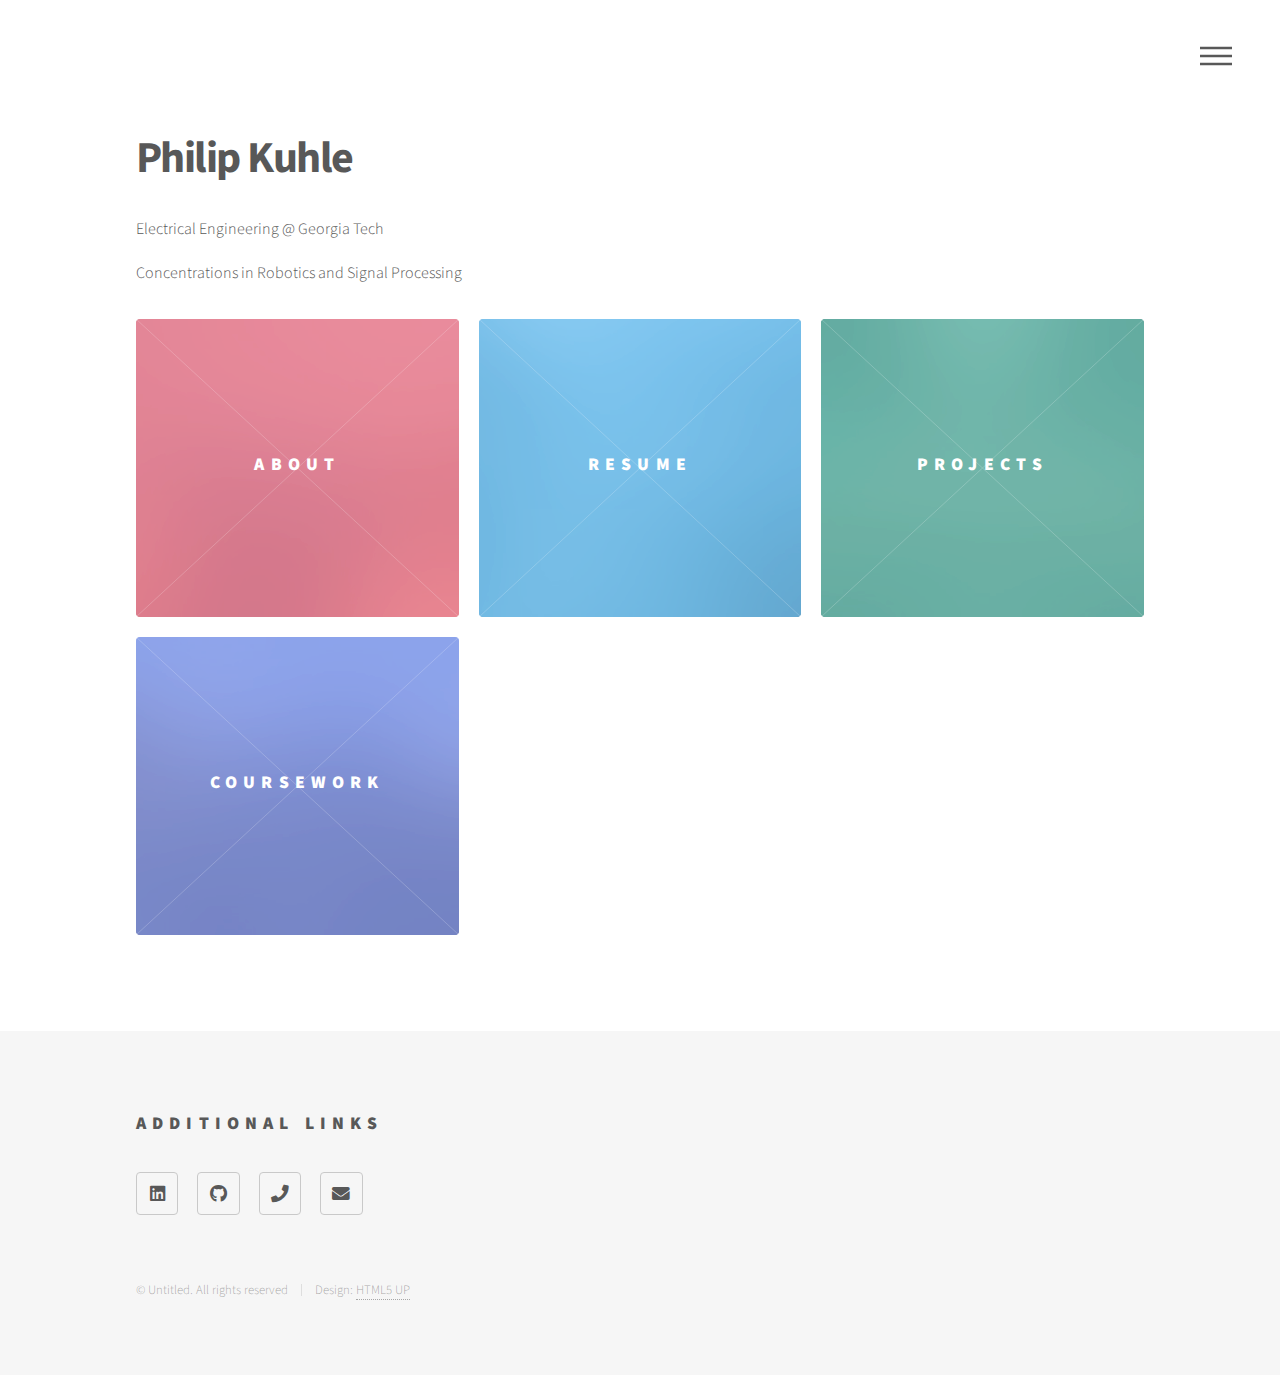
==== commit 5ccef173: "remove logos, add projects page and resume" ====
--- a/index.html
+++ b/index.html
@@ -21,9 +21,7 @@
 						<div class="inner">
 
 							<!-- Logo -->
-								<a href="index.html" class="logo">
-									<span class="symbol"><img src="images/logo.svg" alt="" /></span><span class="title">Phantom</span>
-								</a>
+								
 
 							<!-- Nav -->
 								<nav>
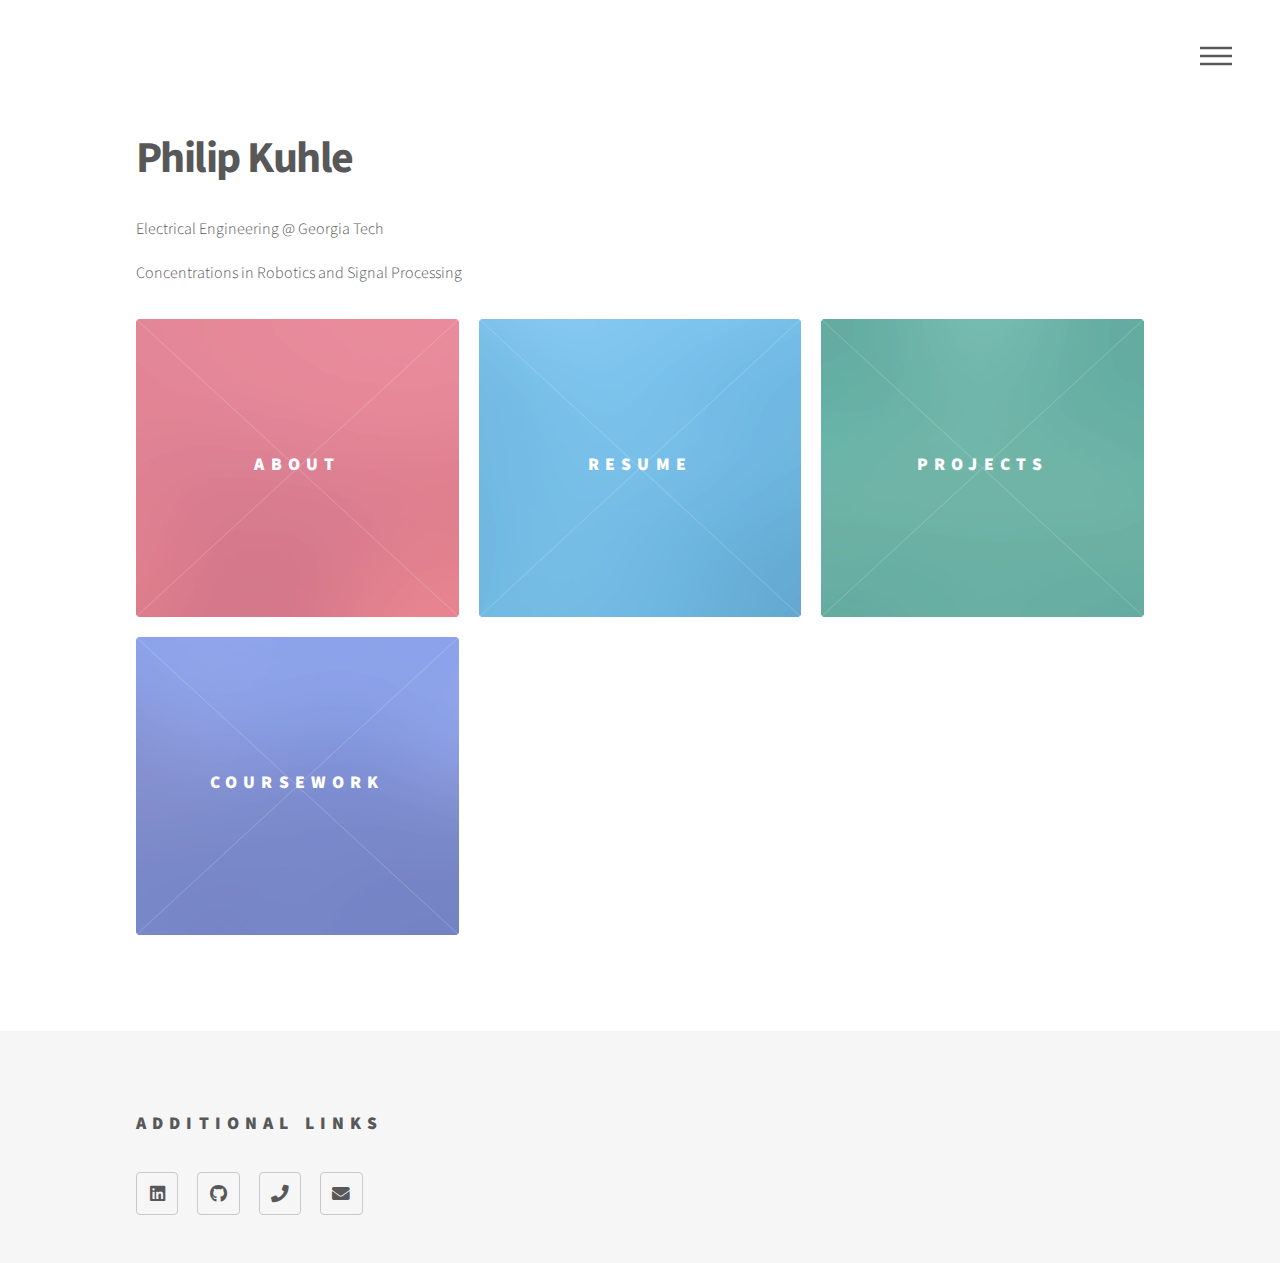
==== commit ce9afc96: "remove copywrite statement" ====
--- a/index.html
+++ b/index.html
@@ -121,9 +121,7 @@
 									<li><a href="mailto: pkuhle25@gmail.com" class="icon solid style2 fa-envelope"><span class="label">Email</span></a></li>
 								</ul>
 							</section>
-							<ul class="copyright">
-								<li>&copy; Untitled. All rights reserved</li><li>Design: <a href="http://html5up.net">HTML5 UP</a></li>
-							</ul>
+							
 						</div>
 					</footer>
 
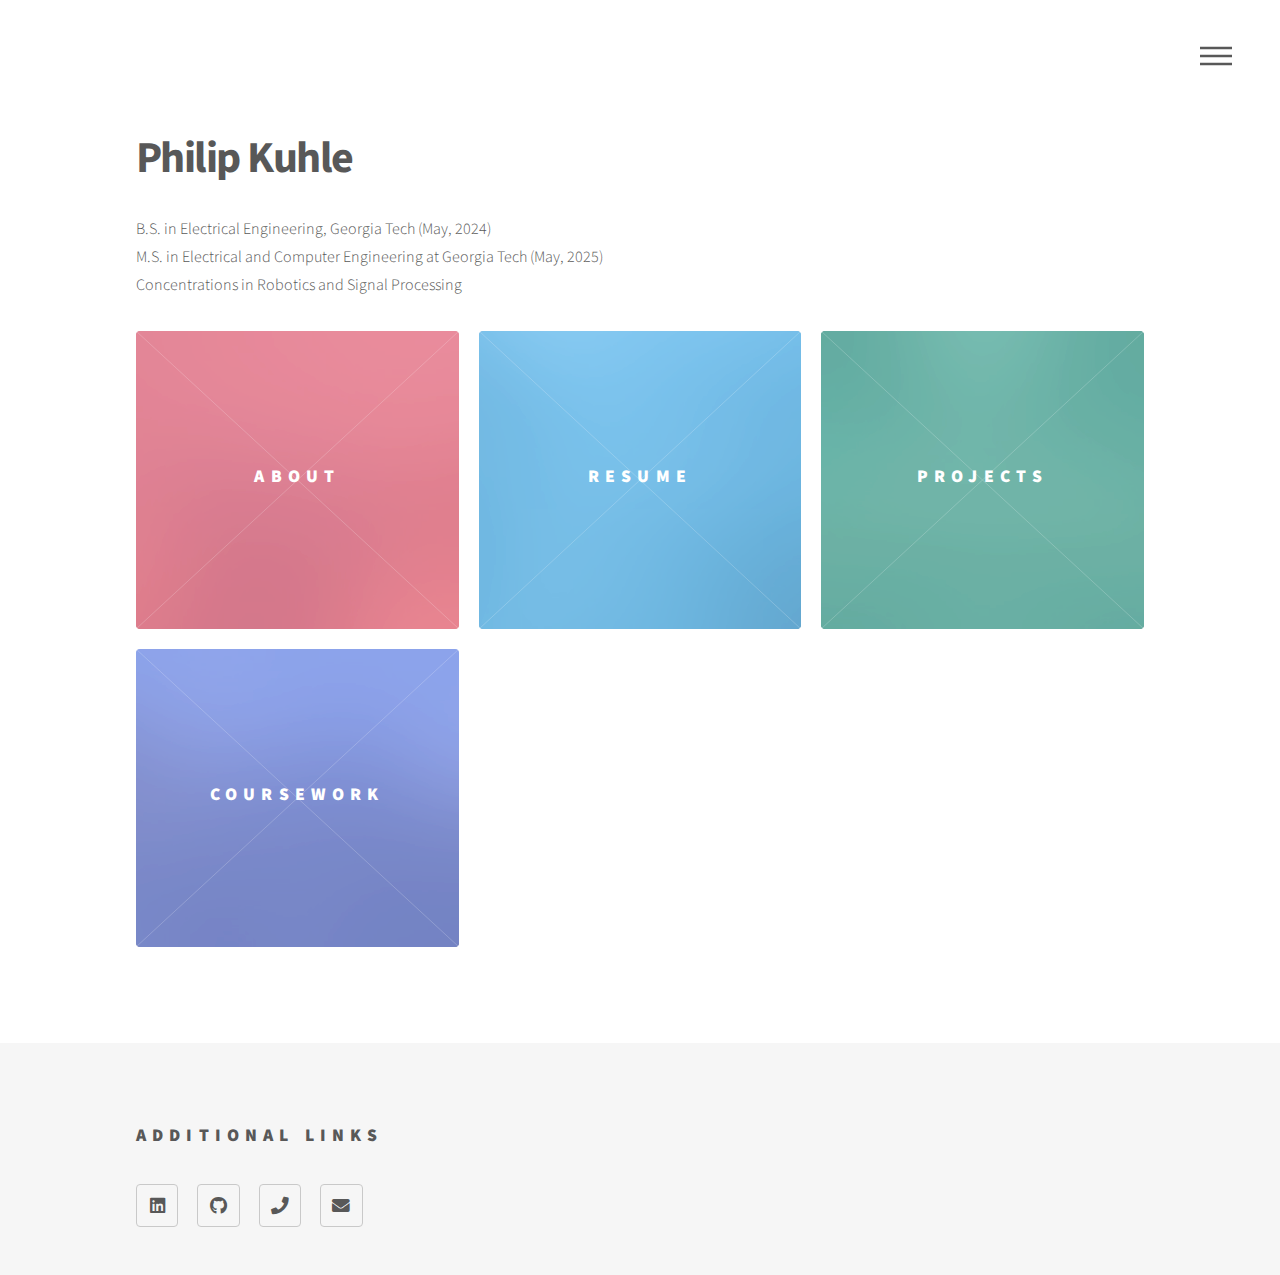
==== commit 899a59a0: "misc stuff" ====
--- a/index.html
+++ b/index.html
@@ -51,8 +51,7 @@
 						<div class="inner">
 							<header>
 								<h1>Philip Kuhle</h1>
-								<p>Electrical Engineering @ Georgia Tech</p>
-								<p>Concentrations in Robotics and Signal Processing</p>
+								<p>B.S. in Electrical Engineering, Georgia Tech (May, 2024)<br> M.S. in Electrical and Computer Engineering at Georgia Tech (May, 2025)<br>Concentrations in Robotics and Signal Processing</p>
 							</header>
 							<section class="tiles">
 
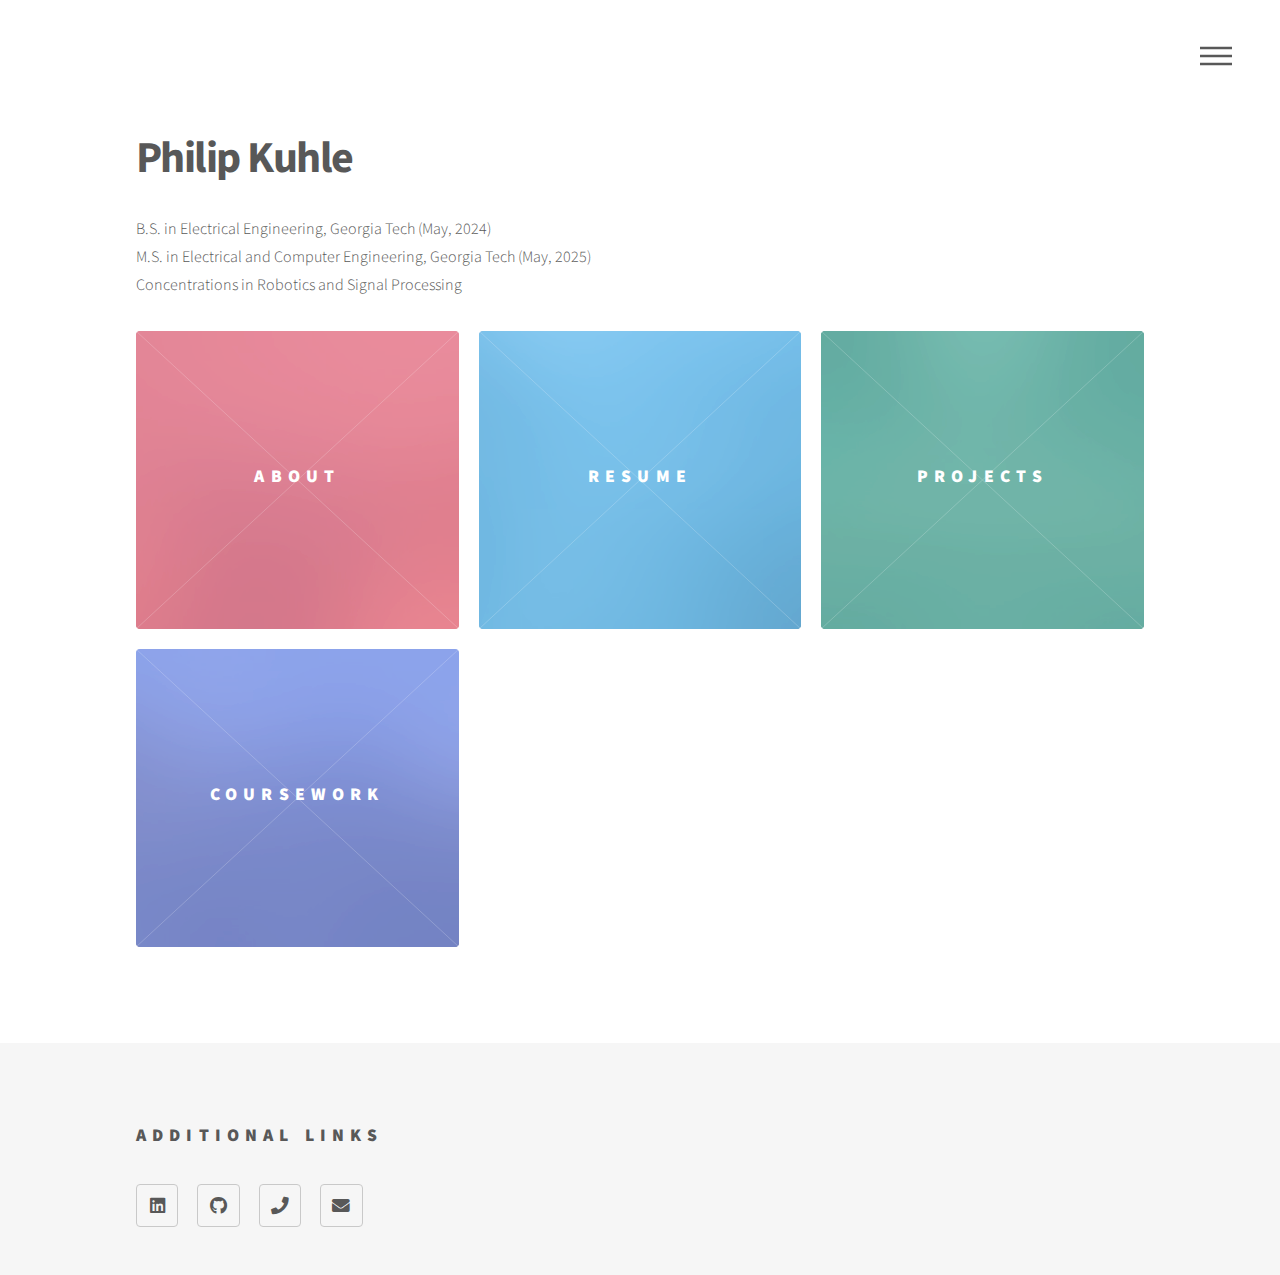
==== commit 24ebcc9f: "update index and about" ====
--- a/index.html
+++ b/index.html
@@ -51,7 +51,7 @@
 						<div class="inner">
 							<header>
 								<h1>Philip Kuhle</h1>
-								<p>B.S. in Electrical Engineering, Georgia Tech (May, 2024)<br> M.S. in Electrical and Computer Engineering at Georgia Tech (May, 2025)<br>Concentrations in Robotics and Signal Processing</p>
+								<p>B.S. in Electrical Engineering, Georgia Tech (May, 2024)<br> M.S. in Electrical and Computer Engineering, Georgia Tech (May, 2025)<br>Concentrations in Robotics and Signal Processing</p>
 							</header>
 							<section class="tiles">
 
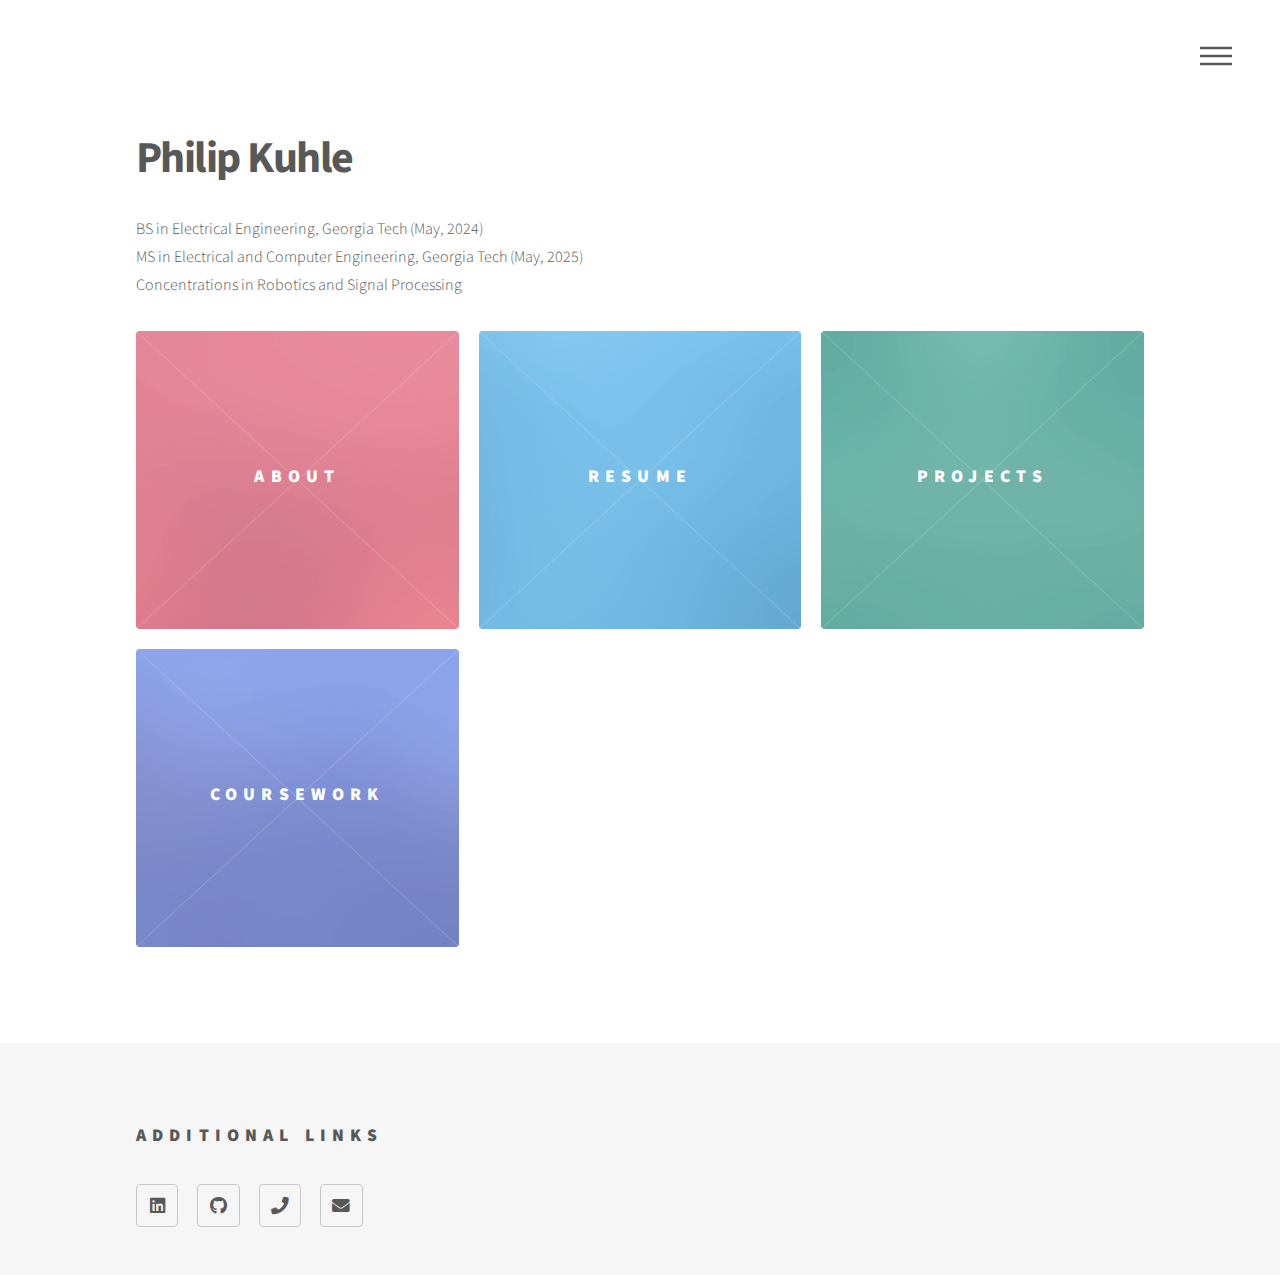
==== commit 9df7d95b: "update footers and add some info for farkle" ====
--- a/index.html
+++ b/index.html
@@ -51,7 +51,7 @@
 						<div class="inner">
 							<header>
 								<h1>Philip Kuhle</h1>
-								<p>B.S. in Electrical Engineering, Georgia Tech (May, 2024)<br> M.S. in Electrical and Computer Engineering, Georgia Tech (May, 2025)<br>Concentrations in Robotics and Signal Processing</p>
+								<p>BS in Electrical Engineering, Georgia Tech (May, 2024)<br> MS in Electrical and Computer Engineering, Georgia Tech (May, 2025)<br>Concentrations in Robotics and Signal Processing</p>
 							</header>
 							<section class="tiles">
 
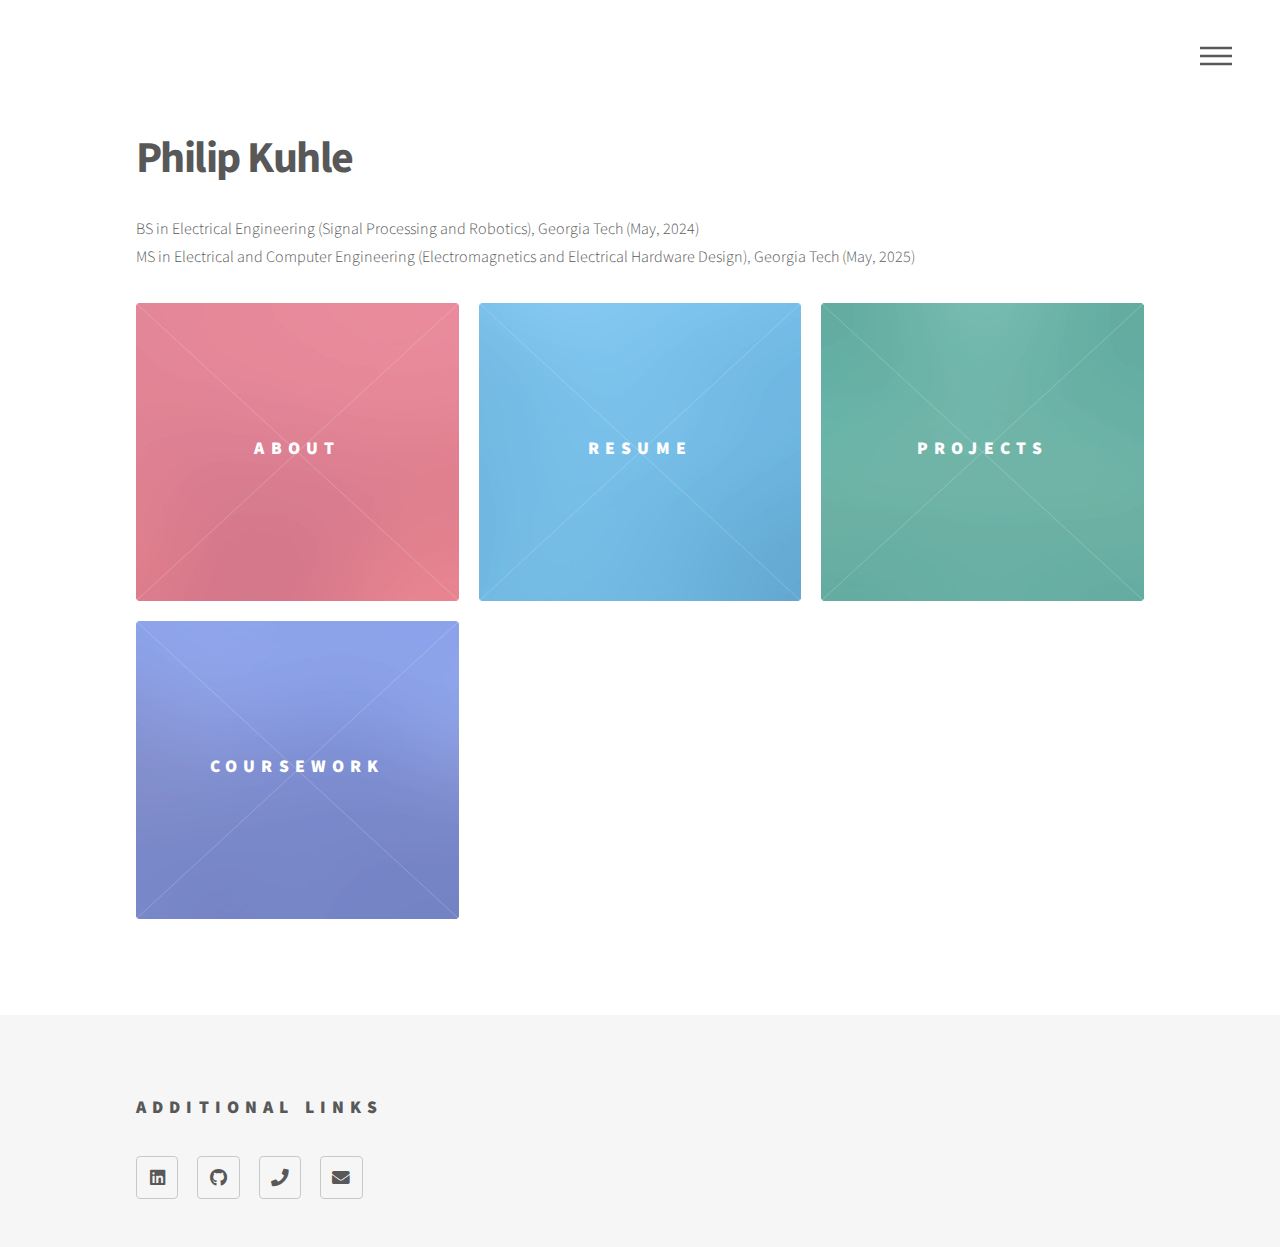
==== commit c7f333e5: "stuff" ====
--- a/index.html
+++ b/index.html
@@ -42,7 +42,6 @@
 							<li><a href="resume.html">Resume</a></li>
 							<li><a href="projects.html">Projects</a></li>
 							<li><a href="coursework.html">Coursework</a></li>
-							<li><a href="elements.html">Elements</a></li>
 						</ul>
 					</nav>
 
@@ -51,7 +50,7 @@
 						<div class="inner">
 							<header>
 								<h1>Philip Kuhle</h1>
-								<p>BS in Electrical Engineering, Georgia Tech (May, 2024)<br> MS in Electrical and Computer Engineering, Georgia Tech (May, 2025)<br>Concentrations in Robotics and Signal Processing</p>
+								<p>BS in Electrical Engineering (Signal Processing and Robotics), Georgia Tech (May, 2024)<br> MS in Electrical and Computer Engineering (Electromagnetics and Electrical Hardware Design), Georgia Tech (May, 2025)</p>
 							</header>
 							<section class="tiles">
 
